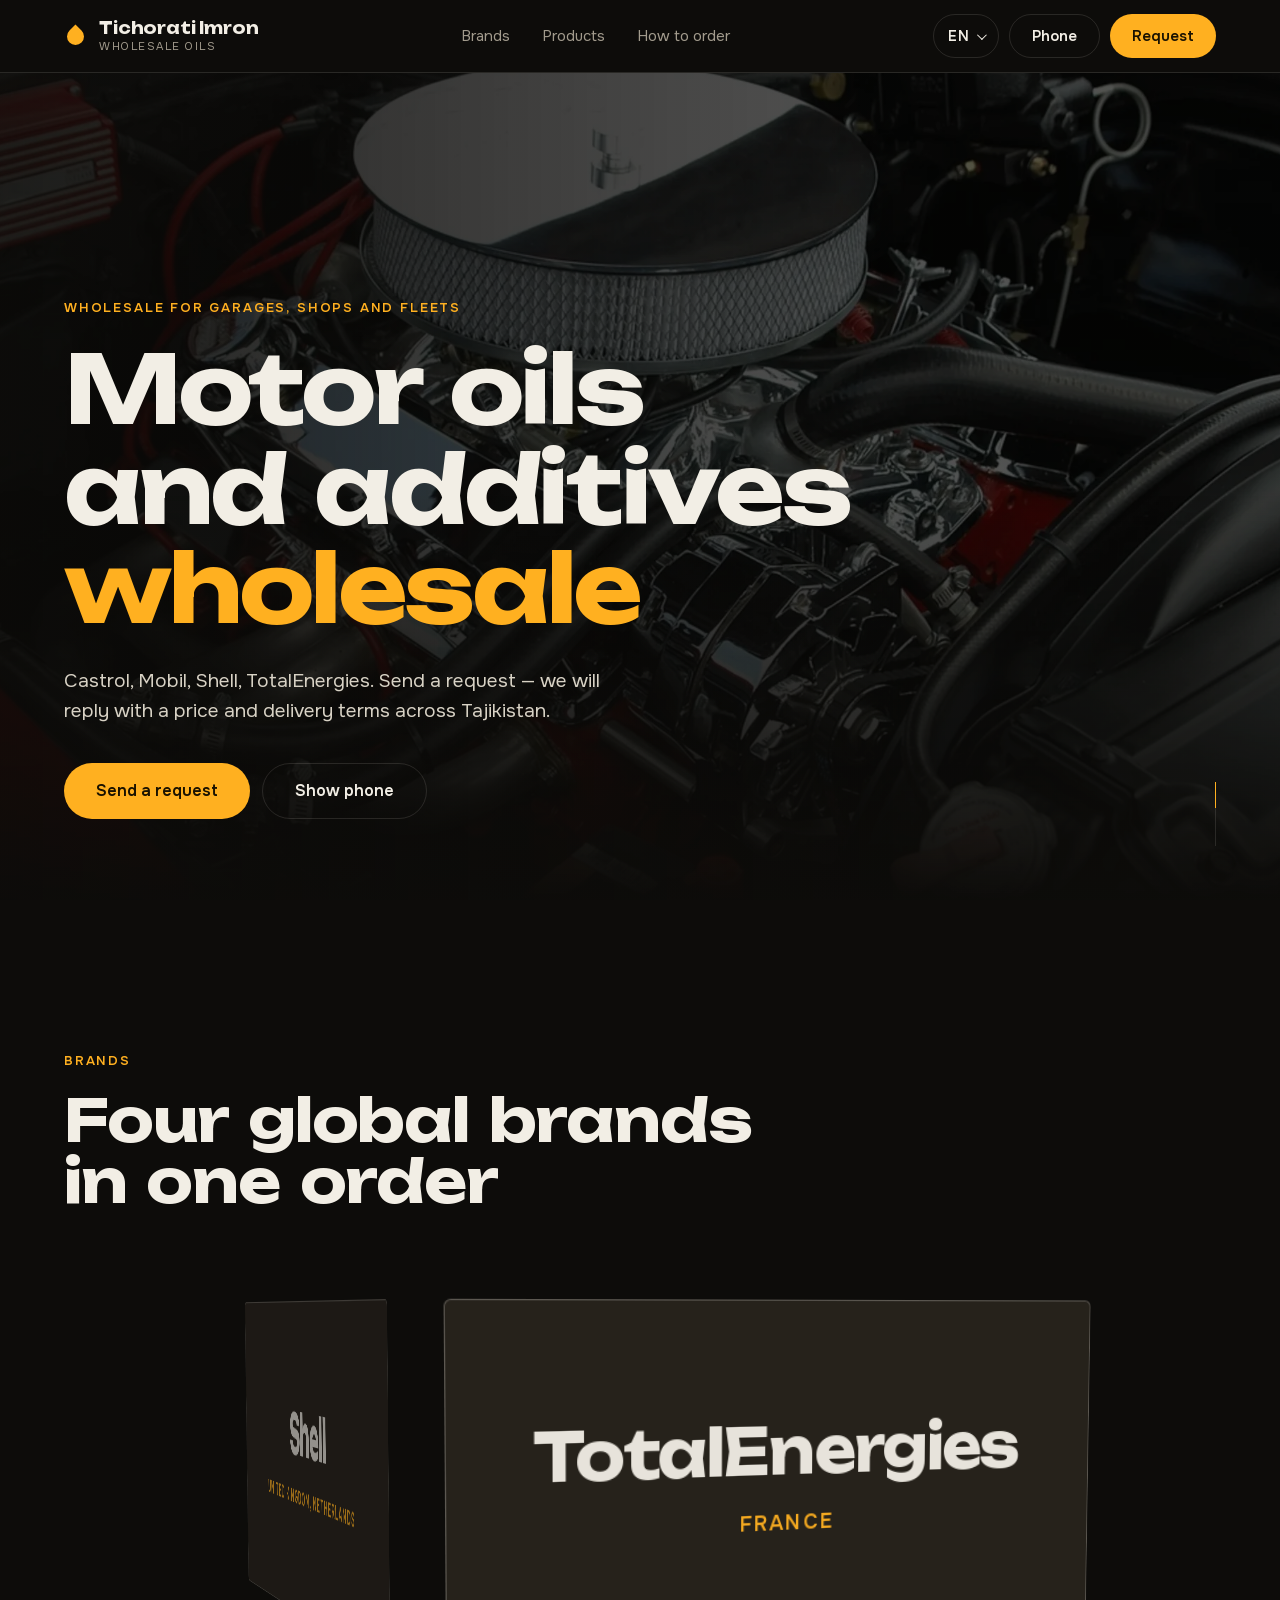
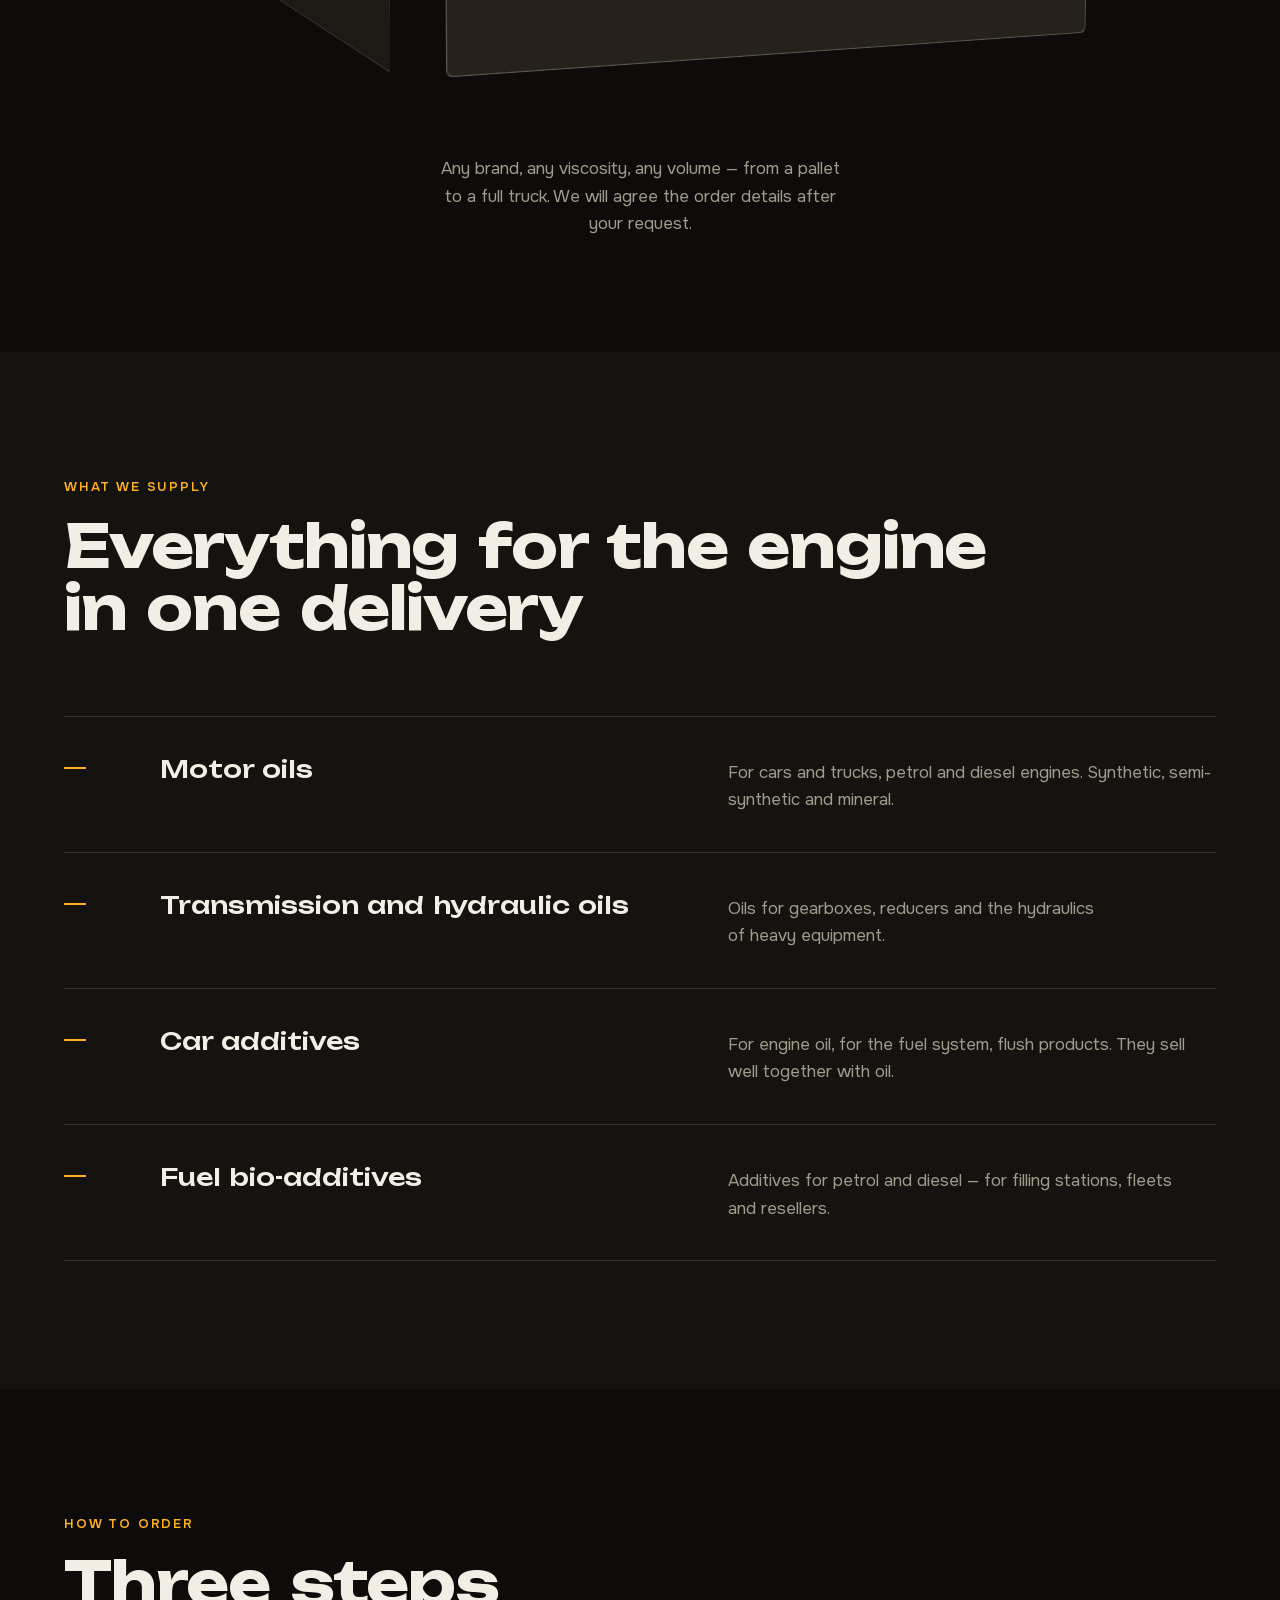
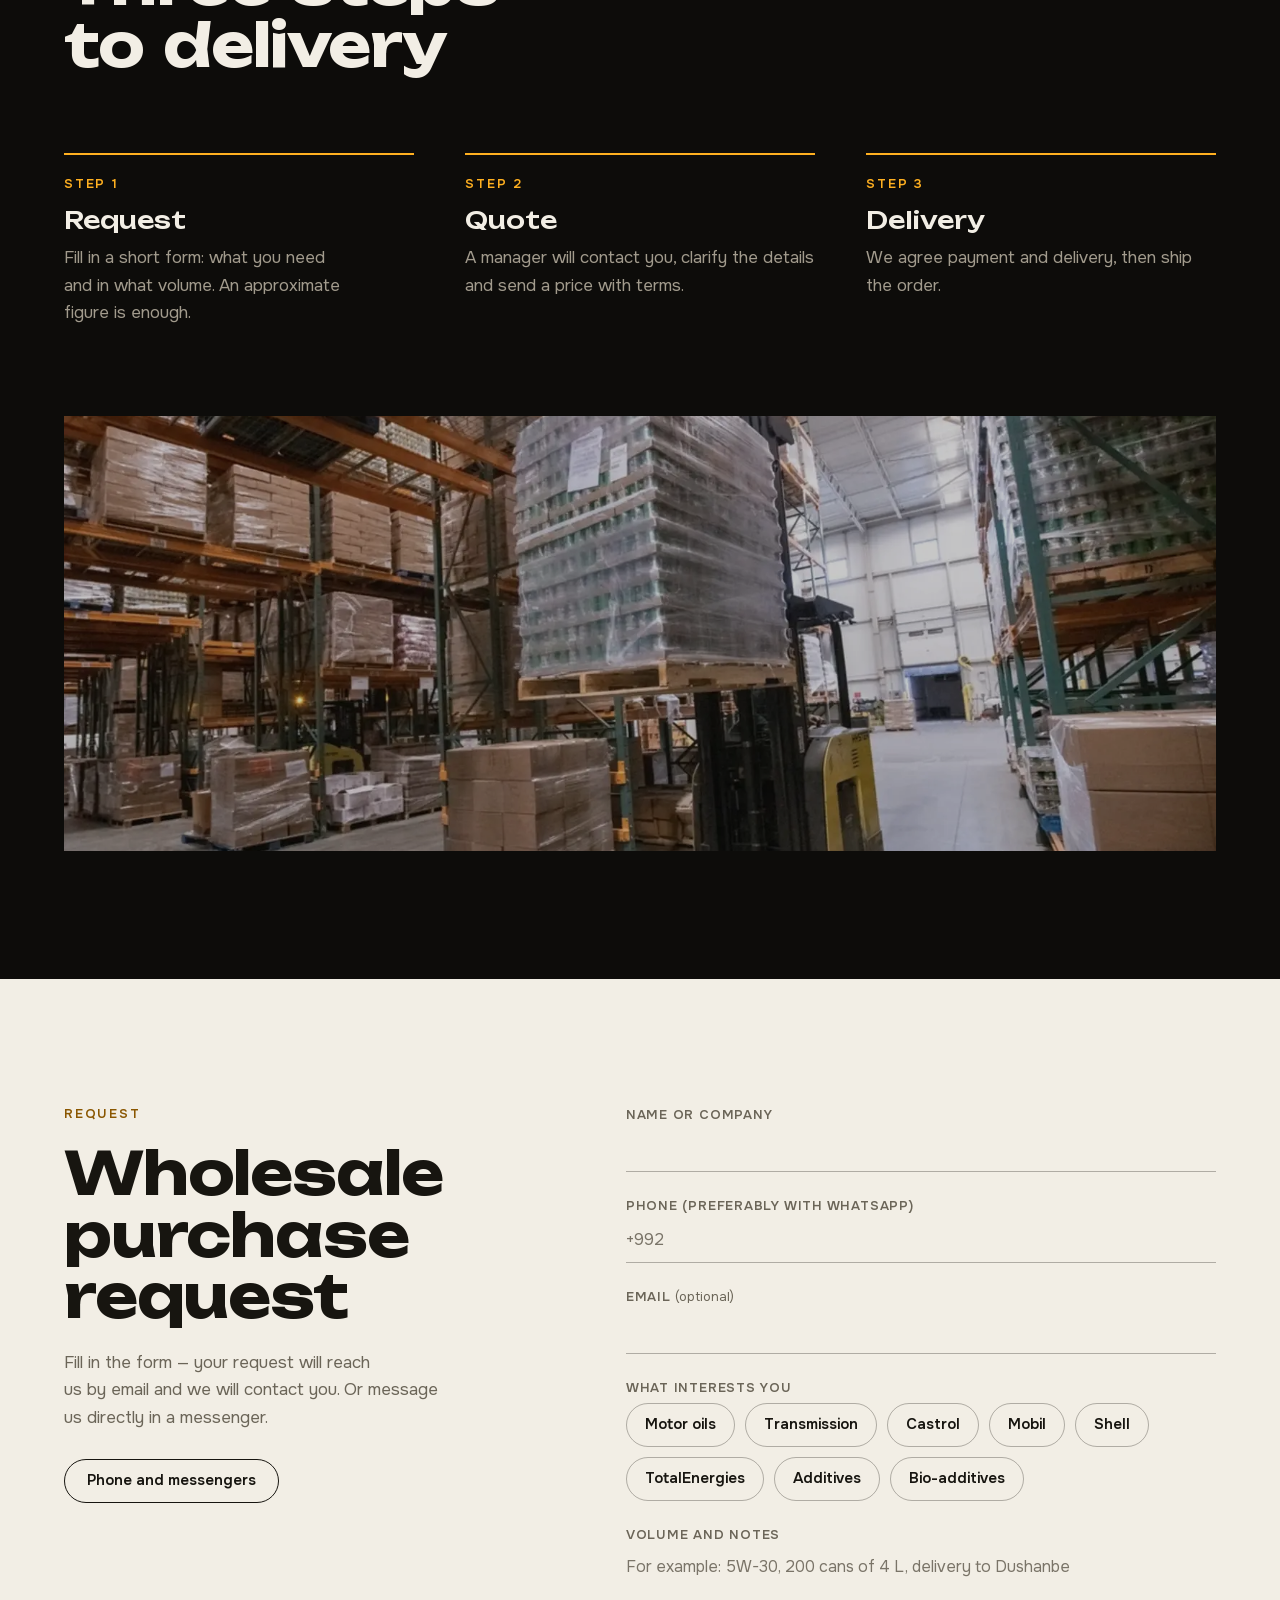
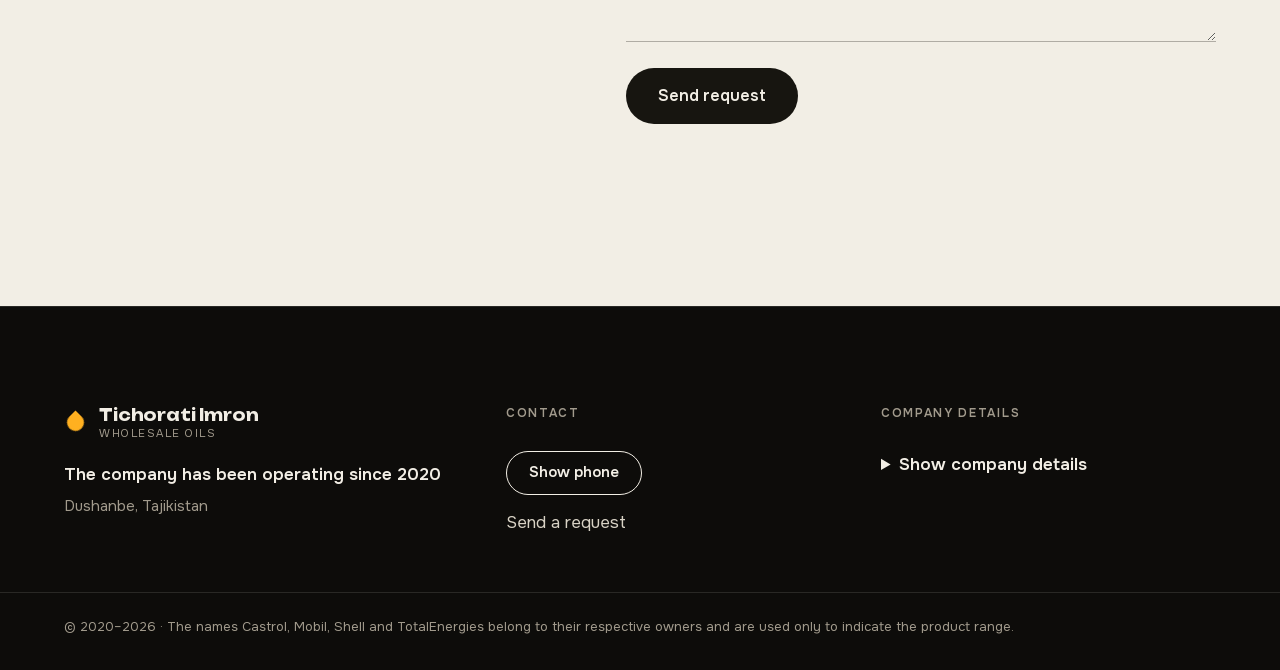
==== en/index.html @ 1d8b6abf "Демо-версия сайта ООО «Тичорати Имрон» (RU/TJ/EN/PL) Co-Authored-By: Claude Sonnet 5.5 <noreply@anth" ====
<!doctype html>
<html lang="en">
<head>
<meta charset="utf-8">
<meta name="viewport" content="width=device-width, initial-scale=1">
<title>Tichorati Imron — wholesale motor oils and additives, Dushanbe</title>
<meta name="description" content="Wholesale supply of Castrol, Mobil, Shell and TotalEnergies motor oils, car additives and fuel bio-additives in Tajikistan. Send a wholesale purchase request online.">
<meta name="theme-color" content="#0d0c0a">
<meta name="robots" content="noindex,nofollow">
<link rel="icon" href="data:image/svg+xml,%3Csvg xmlns='http://www.w3.org/2000/svg' viewBox='0 0 32 32'%3E%3Crect width='32' height='32' rx='8' fill='%230d0c0a'/%3E%3Cpath d='M16 5c4 6 7 9.5 7 13.5a7 7 0 0 1-14 0C9 14.500 12 11 16 5z' fill='%23ffb020'/%3E%3C/svg%3E">
<link rel="preload" href="../fonts/unb-700-lat.woff2" as="font" type="font/woff2" crossorigin>
<link rel="preload" href="../img/hero.webp" as="image" media="(min-width: 700px)">
<script>document.documentElement.className='js'</script>
<link rel="stylesheet" href="../style.css">
</head>
<body>

<div class="curtain" aria-hidden="true"><span></span></div>

<header class="nav" id="top">
  <a class="logo" href="#top" aria-label="Home">
    <i class="logo-drop" aria-hidden="true"></i>
    <span class="logo-t">Tichorati Imron<small>Wholesale oils</small></span>
  </a>
  <nav class="nav-links" aria-label="Sections">
    <a href="#brands">Brands</a>
    <a href="#products">Products</a>
    <a href="#how">How to&nbsp;order</a>
  </nav>
  <div class="nav-actions">
    <details class="lang"><summary aria-label="Language"><span>EN</span></summary><ul><li><a href="../index.html" hreflang="ru" lang="ru" data-lang="ru">Русский</a></li><li><a href="../tj/index.html" hreflang="tg" lang="tg" data-lang="tj">Тоҷикӣ</a></li><li><a href="../en/index.html" hreflang="en" lang="en" data-lang="en" aria-current="true">English</a></li><li><a href="../pl/index.html" hreflang="pl" lang="pl" data-lang="pl">Polski</a></li></ul></details>
    <button type="button" class="btn-ghost" data-phone>Phone</button>
    <a class="btn" href="#zayavka">Request</a>
  </div>
</header>

<main>

<!-- 1. Первый экран -->
<section class="hero">
  <picture class="hero-bg" aria-hidden="true">
    <source media="(max-width: 699px)" srcset="../img/hero-m.webp">
    <img src="../img/hero.webp" alt="" width="1920" height="1277" fetchpriority="high">
  </picture>
  <div class="hero-in">
    <p class="eyebrow">Wholesale for garages, shops and fleets</p>
    <h1>Motor oils<br class="d"> and additives <em>wholesale</em></h1>
    <p class="lead">Castrol, Mobil, Shell, TotalEnergies. Send a&nbsp;request&nbsp;— we&nbsp;will reply with a&nbsp;price and delivery terms across Tajikistan.</p>
    <div class="hero-cta">
      <a class="btn btn-lg" href="#zayavka">Send a&nbsp;request</a>
      <button type="button" class="btn-ghost btn-lg" data-phone>Show phone</button>
    </div>
  </div>
  <a class="scroll-cue" href="#brands" aria-label="Scroll down"><span></span></a>
</section>

<!-- 2. Бренды — вращающееся кольцо -->
<section class="brands" id="brands">
  <div class="wrap">
    <p class="kicker rv">Brands</p>
    <h2 class="rv">Four global brands<br class="d"> in&nbsp;one order</h2>
  </div>
  <div class="stage" id="stage" aria-label="Brands: Castrol, Mobil, Shell, TotalEnergies">
    <div class="ring" id="ring">
      <div class="face"><b>Castrol</b><span>United Kingdom</span></div>
      <div class="face"><b>Mobil</b><span>USA</span></div>
      <div class="face"><b>Shell</b><span>United Kingdom, Netherlands</span></div>
      <div class="face"><b>TotalEnergies</b><span>France</span></div>
    </div>
  </div>
  <p class="wrap brands-note rv">Any brand, any viscosity, any volume — from a&nbsp;pallet to&nbsp;a&nbsp;full truck. We&nbsp;will agree the order details after your request.</p>
</section>

<!-- 3. Продукция -->
<section class="products" id="products">
  <div class="wrap">
    <p class="kicker rv">What we&nbsp;supply</p>
    <h2 class="rv">Everything for the engine<br class="d"> in&nbsp;one delivery</h2>
    <ul class="plist">
      <li class="rv">
        <span class="n" aria-hidden="true"></span>
        <h3>Motor oils</h3>
        <p>For cars and trucks, petrol and diesel engines. Synthetic, semi-synthetic and mineral.</p>
      </li>
      <li class="rv">
        <span class="n" aria-hidden="true"></span>
        <h3>Transmission and hydraulic oils</h3>
        <p>Oils for gearboxes, reducers and the hydraulics of&nbsp;heavy equipment.</p>
      </li>
      <li class="rv">
        <span class="n" aria-hidden="true"></span>
        <h3>Car additives</h3>
        <p>For engine oil, for the fuel system, flush products. They sell well together with oil.</p>
      </li>
      <li class="rv">
        <span class="n" aria-hidden="true"></span>
        <h3>Fuel bio-additives</h3>
        <p>Additives for petrol and diesel&nbsp;— for filling stations, fleets and resellers.</p>
      </li>
    </ul>
  </div>
</section>

<!-- 4. Как заказать -->
<section class="how" id="how">
  <div class="wrap">
    <p class="kicker rv">How to&nbsp;order</p>
    <h2 class="rv">Three steps<br class="d"> to&nbsp;delivery</h2>
    <div class="steps">
      <div class="step rv"><span class="n">Step 1</span><h3>Request</h3><p>Fill in&nbsp;a&nbsp;short form: what you need and&nbsp;in&nbsp;what volume. An&nbsp;approximate figure is&nbsp;enough.</p></div>
      <div class="step rv"><span class="n">Step 2</span><h3>Quote</h3><p>A&nbsp;manager will contact you, clarify the details and&nbsp;send a&nbsp;price with terms.</p></div>
      <div class="step rv"><span class="n">Step 3</span><h3>Delivery</h3><p>We&nbsp;agree payment and&nbsp;delivery, then ship the order.</p></div>
    </div>
    <figure class="band rv"><img src="../img/sklad.webp" width="1600" height="1067" loading="lazy" alt="Warehouse with pallets and a&nbsp;forklift"></figure>
  </div>
</section>

<!-- 5. Заявка -->
<section class="apply" id="zayavka">
  <div class="wrap apply-grid">
    <div class="apply-head">
      <p class="kicker rv">Request</p>
      <h2 class="rv">Wholesale purchase request</h2>
      <p class="rv">Fill in&nbsp;the form — your request will reach us&nbsp;by&nbsp;email and we&nbsp;will contact you. Or&nbsp;message us&nbsp;directly in&nbsp;a&nbsp;messenger.</p>
      <div class="msg-row rv">
        <button type="button" class="btn-line" data-phone>Phone and messengers</button>
      </div>
    </div>

    <form class="form rv" id="form" action="../send.php" method="post" novalidate>
      <div class="field">
        <label for="f-name">Name or&nbsp;company</label>
        <input id="f-name" name="name" type="text" autocomplete="name" required>
      </div>
      <div class="field">
        <label for="f-phone">Phone (preferably with WhatsApp)</label>
        <input id="f-phone" name="phone" type="tel" inputmode="tel" autocomplete="tel" placeholder="+992" required>
      </div>
      <div class="field">
        <label for="f-mail">Email <i>(optional)</i></label>
        <input id="f-mail" name="email" type="email" autocomplete="email">
      </div>

      <fieldset class="field chips">
        <legend>What interests you</legend>
        <!-- значения (value) всегда по-русски: менеджер читает письмо на русском -->
        <label><input type="checkbox" name="interest[]" value="Моторные масла"><span>Motor oils</span></label>
        <label><input type="checkbox" name="interest[]" value="Трансмиссионные и гидравлические"><span>Transmission</span></label>
        <label><input type="checkbox" name="interest[]" value="Castrol"><span>Castrol</span></label>
        <label><input type="checkbox" name="interest[]" value="Mobil"><span>Mobil</span></label>
        <label><input type="checkbox" name="interest[]" value="Shell"><span>Shell</span></label>
        <label><input type="checkbox" name="interest[]" value="TotalEnergies"><span>TotalEnergies</span></label>
        <label><input type="checkbox" name="interest[]" value="Присадки"><span>Additives</span></label>
        <label><input type="checkbox" name="interest[]" value="Биодобавки в топливо"><span>Bio-additives</span></label>
      </fieldset>

      <div class="field">
        <label for="f-msg">Volume and notes</label>
        <textarea id="f-msg" name="message" rows="3" placeholder="For example: 5W-30, 200 cans of&nbsp;4 L, delivery to&nbsp;Dushanbe"></textarea>
      </div>

      <!-- ловушка для роботов: человек это поле не видит -->
      <div class="hp" aria-hidden="true"><label>Leave empty <input type="text" name="website" tabindex="-1" autocomplete="off"></label></div>
      <input type="hidden" name="t" id="f-t" value="">
      <input type="hidden" name="lang" value="en">

      <button class="btn btn-lg btn-submit" type="submit">Send request</button>
      <p class="form-status" id="status" role="status" aria-live="polite"></p>
    </form>
  </div>
</section>

</main>

<footer class="foot">
  <div class="wrap foot-grid">
    <div>
      <a class="logo" href="#top"><i class="logo-drop" aria-hidden="true"></i><span class="logo-t">Tichorati Imron<small>Wholesale oils</small></span></a>
      <p class="since">The company has been operating since 2020</p>
      <p class="city">Dushanbe, Tajikistan</p>
    </div>
    <div class="foot-col">
      <p class="foot-h">Contact</p>
      <button type="button" class="btn-line" data-phone>Show phone</button>
      <a href="#zayavka">Send a&nbsp;request</a>
    </div>
    <div class="foot-col">
      <p class="foot-h">Company details</p>
      <details class="req">
        <summary>Show company details</summary>
        <dl id="req">
          <dt>Company</dt><dd data-req="name">—</dd>
          <dt>TIN</dt><dd data-req="tin">—</dd>
          <dt>Russian INN</dt><dd data-req="inn">—</dd>
          <dt>Address</dt><dd data-req="addr">—</dd>
        </dl>
      </details>
    </div>
  </div>
  <p class="wrap legal">© 2020–<span id="yr">2026</span> · The names Castrol, Mobil, Shell and TotalEnergies belong to&nbsp;their respective owners and are used only to&nbsp;indicate the product range.</p>
</footer>

<!-- Окно с телефоном: номера в коде страницы нет в открытом виде -->
<dialog class="phone" id="phone" aria-labelledby="ph-h">
  <form method="dialog"><button class="x" aria-label="Close">×</button></form>
  <p class="foot-h" id="ph-h">Contact phone</p>
  <a class="ph-num" id="ph-num" href="#">…</a>
  <div class="ph-btns">
    <a class="btn" id="ph-call" href="#">Call</a>
    <a class="btn-line" id="ph-wa" href="#" target="_blank" rel="noopener">WhatsApp</a>
    <a class="btn-line" id="ph-tg" href="#" target="_blank" rel="noopener">Telegram</a>
  </div>
</dialog>

<script>window.I18N={"demo": "This is a demo version: on the live site the request goes to the company's email.", "name": "TICHORATI IMRON LLC", "invalid": "Please check your name and phone.", "sending": "Sending…", "ok": "Thank you! Your request has been sent, we will contact you.", "fail_pre": "Could not send by email.", "fail_link": "Send the same request via WhatsApp", "wa_title": "Wholesale purchase request", "wa_name": "Name", "wa_phone": "Phone", "wa_interest": "Interested in", "wa_comment": "Notes", "addr": "Republic of Tajikistan, 734000, Dushanbe, Somoni district, Shohtemur St., 73A, office 5"};</script>
<script src="../app.js" defer></script>
</body>
</html>
---- style.css ----
/* Шрифты — локально. Кириллица и латиница отдельными файлами */
@font-face{font-family:UNB;src:url(fonts/unb-500.woff2) format('woff2');font-weight:500;font-display:swap;unicode-range:U+0301,U+0400-045F,U+0490-0491,U+04B0-04B1,U+2116}
@font-face{font-family:UNB;src:url(fonts/unb-500-lat.woff2) format('woff2');font-weight:500;font-display:swap;unicode-range:U+0000-00FF,U+0131,U+0152-0153,U+02BB-02BC,U+02C6,U+02DA,U+02DC,U+2000-206F,U+20AC,U+2122,U+2212}
@font-face{font-family:UNB;src:url(fonts/unb-700.woff2) format('woff2');font-weight:700;font-display:swap;unicode-range:U+0301,U+0400-045F,U+0490-0491,U+04B0-04B1,U+2116}
@font-face{font-family:UNB;src:url(fonts/unb-700-lat.woff2) format('woff2');font-weight:700;font-display:swap;unicode-range:U+0000-00FF,U+0131,U+0152-0153,U+02BB-02BC,U+02C6,U+02DA,U+02DC,U+2000-206F,U+20AC,U+2122,U+2212}
@font-face{font-family:ONE;src:url(fonts/one-400.woff2) format('woff2');font-weight:400;font-display:swap;unicode-range:U+0301,U+0400-045F,U+0490-0491,U+04B0-04B1,U+2116}
@font-face{font-family:ONE;src:url(fonts/one-400-lat.woff2) format('woff2');font-weight:400;font-display:swap;unicode-range:U+0000-00FF,U+0131,U+0152-0153,U+02BB-02BC,U+02C6,U+02DA,U+02DC,U+2000-206F,U+20AC,U+2122,U+2212}
@font-face{font-family:ONE;src:url(fonts/one-600.woff2) format('woff2');font-weight:600;font-display:swap;unicode-range:U+0301,U+0400-045F,U+0490-0491,U+04B0-04B1,U+2116}
@font-face{font-family:ONE;src:url(fonts/one-600-lat.woff2) format('woff2');font-weight:600;font-display:swap;unicode-range:U+0000-00FF,U+0131,U+0152-0153,U+02BB-02BC,U+02C6,U+02DA,U+02DC,U+2000-206F,U+20AC,U+2122,U+2212}

/* Польские буквы (ł ą ę ś ć ń ż ź) — набор latin-ext */
@font-face{font-family:UNB;src:url(fonts/unb-500-latext.woff2) format('woff2');font-weight:500;font-display:swap;unicode-range:U+0100-02BA,U+02BD-02C5,U+02C7-02CC,U+02CE-02D7,U+02DD-02FF,U+0304,U+0308,U+0329,U+1D00-1DBF,U+1E00-1E9F,U+1EF2-1EFF,U+2020,U+20A0-20AB,U+20AD-20C0,U+2113,U+2C60-2C7F,U+A720-A7FF}
@font-face{font-family:UNB;src:url(fonts/unb-700-latext.woff2) format('woff2');font-weight:700;font-display:swap;unicode-range:U+0100-02BA,U+02BD-02C5,U+02C7-02CC,U+02CE-02D7,U+02DD-02FF,U+0304,U+0308,U+0329,U+1D00-1DBF,U+1E00-1E9F,U+1EF2-1EFF,U+2020,U+20A0-20AB,U+20AD-20C0,U+2113,U+2C60-2C7F,U+A720-A7FF}
@font-face{font-family:ONE;src:url(fonts/one-400-latext.woff2) format('woff2');font-weight:400;font-display:swap;unicode-range:U+0100-02BA,U+02BD-02C5,U+02C7-02CC,U+02CE-02D7,U+02DD-02FF,U+0304,U+0308,U+0329,U+1D00-1DBF,U+1E00-1E9F,U+1EF2-1EFF,U+2020,U+20A0-20AB,U+20AD-20C0,U+2113,U+2C60-2C7F,U+A720-A7FF}
@font-face{font-family:ONE;src:url(fonts/one-600-latext.woff2) format('woff2');font-weight:600;font-display:swap;unicode-range:U+0100-02BA,U+02BD-02C5,U+02C7-02CC,U+02CE-02D7,U+02DD-02FF,U+0304,U+0308,U+0329,U+1D00-1DBF,U+1E00-1E9F,U+1EF2-1EFF,U+2020,U+20A0-20AB,U+20AD-20C0,U+2113,U+2C60-2C7F,U+A720-A7FF}

/* Таджикский (ғ ӣ қ ӯ ҳ ҷ): Unbounded этих букв не имеет, поэтому на таджикской странице всё набирается Onest */
@font-face{font-family:ONEV;src:url(fonts/onest-v-cyrext.woff2) format('woff2');font-weight:400 700;font-display:swap;unicode-range:U+0460-052F,U+1C80-1C8A,U+20B4,U+2DE0-2DFF,U+A640-A69F,U+FE2E-FE2F}
@font-face{font-family:ONEV;src:url(fonts/onest-v-cyr.woff2) format('woff2');font-weight:400 700;font-display:swap;unicode-range:U+0301,U+0400-045F,U+0490-0491,U+04B0-04B1,U+2116}
@font-face{font-family:ONEV;src:url(fonts/onest-v-lat.woff2) format('woff2');font-weight:400 700;font-display:swap;unicode-range:U+0000-00FF,U+0131,U+0152-0153,U+02BB-02BC,U+02C6,U+02DA,U+02DC,U+0304,U+0308,U+0329,U+2000-206F,U+20AC,U+2122,U+2191,U+2193,U+2212,U+2215,U+FEFF,U+FFFD}

:root{
  --bg:#0d0c0a;
  --bg2:#15130f;
  --ink:#f2eee5;
  --mute:#a29b8d;
  --line:rgba(242,238,229,.12);
  --amber:#ffb020;
  --paper:#f2eee5;
  --paper-ink:#171510;
  --paper-mute:#6b6558;
  --display:UNB,'Arial Narrow',system-ui,sans-serif;
  --text:ONE,system-ui,-apple-system,'Segoe UI',sans-serif;
  --gut:clamp(20px,5vw,72px);
  --ease:cubic-bezier(.22,1,.36,1);
}
html:lang(tg){--display:ONEV,system-ui,sans-serif;--text:ONEV,system-ui,sans-serif}
html:lang(tg) h1,html:lang(tg) h2{letter-spacing:-.025em}
/* латинские заголовки Unbounded: пробел шрифта узкий, а отрицательный трекинг склеивает слова */
html:lang(en) :is(h1,h2,h3),html:lang(pl) :is(h1,h2,h3){word-spacing:.1em}
/* в меню языков буквы ҷ и ӣ есть только в Onest variable */
.lang a[data-lang="tj"]{font-family:ONEV,var(--text)}
html:lang(tg) .hero h1{font-size:clamp(36px,8.2vw,124px)}
*{box-sizing:border-box;margin:0;padding:0}
html{scroll-behavior:smooth;-webkit-text-size-adjust:100%}
body{background:var(--bg);color:var(--ink);font:400 17px/1.6 var(--text);overflow-x:hidden}
img{display:block;max-width:100%}
a{color:inherit}
button{font:inherit;color:inherit;cursor:pointer;background:none;border:0}
h1,h2,h3{font-family:var(--display);font-weight:700;line-height:1.05;text-wrap:balance}
h2{font-size:clamp(28px,4.6vw,64px);letter-spacing:-.02em}
h3{font-size:clamp(18px,1.9vw,24px);font-weight:500;line-height:1.2}
p{text-wrap:pretty}
:focus-visible{outline:2px solid var(--amber);outline-offset:3px}
.wrap{padding-inline:var(--gut);max-width:1440px;margin-inline:auto}
.kicker{font:600 13px/1 var(--text);letter-spacing:.14em;text-transform:uppercase;color:var(--amber);margin-bottom:22px}

/* Кнопки */
.btn,.btn-ghost,.btn-line{display:inline-flex;align-items:center;justify-content:center;gap:.6em;min-height:44px;padding:0 22px;border-radius:999px;font:600 15px/1 var(--text);text-decoration:none;transition:transform .35s var(--ease),background .25s,color .25s,border-color .25s}
.btn{background:var(--amber);color:#1a1200}
.btn:hover{transform:translateY(-2px);background:#ffc04d}
.btn-ghost{border:1px solid var(--line);color:var(--ink)}
.btn-ghost:hover{border-color:var(--amber);color:var(--amber)}
.btn-line{border:1px solid currentColor}
.btn-line:hover{color:var(--amber)}
.btn-lg{min-height:56px;padding:0 32px;font-size:16px}

/* Занавес при загрузке — работает без JS-логики, только CSS */
.curtain{display:none}
.js .curtain{display:block;position:fixed;inset:0;z-index:100;background:var(--bg);pointer-events:none;animation:curtain .8s var(--ease) .3s forwards}
.curtain span{position:absolute;left:50%;top:50%;width:72px;height:2px;margin:-1px 0 0 -36px;background:var(--amber);transform-origin:left;animation:bar .3s var(--ease) both}
@keyframes bar{from{transform:scaleX(0)}to{transform:scaleX(1)}}
@keyframes curtain{to{transform:translateY(-100%);visibility:hidden}}

/* Шапка */
.nav{position:fixed;inset:0 0 auto 0;z-index:50;display:flex;align-items:center;justify-content:space-between;gap:20px;padding:14px max(var(--gut),calc((100% - 1440px)/2 + var(--gut)));background:#0d0c0a;border-bottom:1px solid var(--line)}
.logo{display:inline-flex;align-items:center;gap:12px;text-decoration:none}
.logo-drop{width:17px;height:17px;margin:5px 3px;background:var(--amber);border-radius:0 50% 50% 50%;transform:rotate(45deg)}
.logo-t{display:flex;flex-direction:column;font:700 16px/1 var(--display);letter-spacing:-.01em}
.logo-t small{font:400 11px/1 var(--text);letter-spacing:.14em;text-transform:uppercase;color:var(--mute);margin-top:5px}
.nav-links{display:flex;gap:32px}
.nav-links a{text-decoration:none;font-size:15px;color:var(--mute);transition:color .2s}
.nav-links a:hover{color:var(--ink)}
.nav-actions{display:flex;gap:10px;align-items:center}

/* Переключатель языков */
.lang{position:relative}
.lang summary{list-style:none;display:inline-flex;align-items:center;gap:7px;min-height:44px;padding:0 14px;border:1px solid var(--line);border-radius:999px;font:600 14px/1 var(--text);letter-spacing:.06em;cursor:pointer;transition:border-color .25s,color .25s}
.lang summary::-webkit-details-marker{display:none}
.lang summary::after{content:"";width:6px;height:6px;border:solid currentColor;border-width:0 1.5px 1.5px 0;transform:rotate(45deg) translateY(-2px);transition:transform .25s}
.lang[open] summary::after{transform:rotate(-135deg)}
.lang summary:hover,.lang[open] summary{border-color:var(--amber);color:var(--amber)}
.lang ul{position:absolute;right:0;top:calc(100% + 8px);list-style:none;min-width:168px;padding:6px;background:#15130f;border:1px solid var(--line);border-radius:14px;box-shadow:0 14px 40px rgba(0,0,0,.5)}
.lang a{display:flex;align-items:center;min-height:44px;padding:0 14px;border-radius:9px;text-decoration:none;font-size:15px;color:var(--ink)}
.lang a:hover{background:rgba(255,176,32,.12)}
.lang a[aria-current]{color:var(--amber);font-weight:600}

/* Первый экран */
.hero{position:relative;min-height:100svh;display:flex;align-items:flex-end;overflow:hidden}
.hero-bg{position:absolute;inset:0}
.hero-bg img{width:100%;height:100%;object-fit:cover;filter:brightness(.42) saturate(.9);transform:scale(1.08);animation:settle 2.2s var(--ease) .4s forwards}
.hero::after{content:"";position:absolute;inset:auto 0 0 0;height:45%;background:linear-gradient(to top,var(--bg),transparent);pointer-events:none}
.hero::before{content:"";position:absolute;inset:0;z-index:1;background:linear-gradient(90deg,rgba(13,12,10,.78),rgba(13,12,10,.25) 70%);pointer-events:none}
@keyframes settle{to{transform:scale(1)}}
.hero-in{position:relative;z-index:2;padding:140px var(--gut) clamp(56px,9vh,110px);max-width:1440px;margin-inline:auto;width:100%}
.eyebrow{font:600 13px/1.4 var(--text);letter-spacing:.14em;text-transform:uppercase;color:var(--amber);margin-bottom:22px}
.hero h1{font-size:clamp(34px,7.4vw,112px);letter-spacing:-.035em;margin-bottom:28px}
.hero h1 em{font-style:normal;color:var(--amber);white-space:nowrap}
.lead{max-width:560px;font-size:clamp(16px,1.5vw,20px);color:#d8d2c5;margin-bottom:36px}
.hero-cta{display:flex;flex-wrap:wrap;gap:12px}
.scroll-cue{position:absolute;z-index:2;right:var(--gut);bottom:clamp(30px,6vh,60px);width:1px;height:64px;background:var(--line);overflow:hidden}
.scroll-cue span{display:block;width:100%;height:40%;background:var(--amber);animation:cue 2s ease-in-out infinite}
@keyframes cue{0%{transform:translateY(-100%)}100%{transform:translateY(260%)}}

/* Бренды — кольцо */
.brands{padding:clamp(80px,12vw,160px) 0 clamp(60px,9vw,120px);background:var(--bg)}
.stage{--w:clamp(250px,50vw,600px);--h:calc(var(--w)*.5);height:var(--h);margin:clamp(40px,7vw,90px) auto 0;perspective:2000px;perspective-origin:50% 50%;display:flex;justify-content:center;align-items:center}
.ring{position:relative;flex:none;width:var(--w);height:var(--h);transform-style:preserve-3d;will-change:transform}
.face{position:absolute;inset:0;display:flex;flex-direction:column;align-items:center;justify-content:center;gap:calc(var(--w)/40 + 6px);text-align:center;backface-visibility:hidden;-webkit-backface-visibility:hidden;border:1px solid rgba(242,238,229,.28);border-radius:6px;background:#26221b}
.face:nth-child(1){transform:rotateY(0deg) translateZ(calc(var(--w)*.56))}
.face:nth-child(2){transform:rotateY(90deg) translateZ(calc(var(--w)*.56))}
.face:nth-child(3){transform:rotateY(180deg) translateZ(calc(var(--w)*.56))}
.face:nth-child(4){transform:rotateY(270deg) translateZ(calc(var(--w)*.56))}
.face b{font:700 calc(var(--w)/11) var(--display);letter-spacing:-.03em;line-height:1;white-space:nowrap}
.face span{font:600 calc(var(--w)/60 + 9px) var(--text);letter-spacing:.12em;text-transform:uppercase;color:var(--amber);padding-inline:10px}
.brands-note{margin-top:clamp(90px,12vw,170px);color:var(--mute);max-width:560px;margin-inline:auto;text-align:center;padding-inline:var(--gut)}

/* Продукция */
.products{padding:clamp(70px,10vw,140px) 0;background:var(--bg2)}
.plist{list-style:none;margin-top:clamp(40px,6vw,80px);border-top:1px solid var(--line)}
.plist li{display:grid;grid-template-columns:64px minmax(0,1.1fr) minmax(0,1fr);gap:8px 32px;align-items:baseline;padding:clamp(22px,3vw,40px) 0;border-bottom:1px solid var(--line);transition:padding .4s var(--ease)}
.plist li:hover{padding-left:14px}
.plist .n{width:22px;height:2px;background:var(--amber);align-self:start;margin-top:.7em}
.plist p{color:var(--mute)}

/* Как заказать */
.how{padding:clamp(70px,10vw,140px) 0;background:var(--bg)}
.steps{display:grid;grid-template-columns:repeat(3,1fr);gap:clamp(28px,4vw,64px);margin-top:clamp(40px,6vw,80px)}
.step{border-top:2px solid var(--amber);padding-top:22px}
.step .n{display:block;font:600 13px/1 var(--text);letter-spacing:.14em;text-transform:uppercase;color:var(--amber);margin-bottom:16px}
.step h3{margin-bottom:10px}
.step p{color:var(--mute)}
.band{margin-top:clamp(48px,7vw,96px)}
.band img{width:100%;height:clamp(220px,34vw,480px);object-fit:cover;object-position:50% 40%;filter:brightness(.78) saturate(.85)}

/* Заявка — светлый блок для контраста */
.apply{padding:clamp(70px,10vw,140px) 0;background:var(--paper);color:var(--paper-ink)}
.apply .kicker{color:#8a5600}
.apply-grid{display:grid;grid-template-columns:minmax(0,.8fr) minmax(0,1fr);gap:clamp(36px,7vw,110px);align-items:start}
.apply-head p:not(.kicker){color:var(--paper-mute);margin-top:22px;max-width:440px}
.apply-head .msg-row{margin-top:28px}
.apply .btn-line{color:var(--paper-ink)}
.apply .btn-line:hover{color:#b06f00}
.form{display:flex;flex-direction:column;gap:26px}
.field{display:flex;flex-direction:column;gap:8px;border:0;min-width:0}
.field label,.field legend{font:600 13px/1.3 var(--text);letter-spacing:.06em;text-transform:uppercase;color:var(--paper-mute)}
.field label i{font-style:normal;text-transform:none;letter-spacing:0;font-weight:400}
.field input[type=text],.field input[type=tel],.field input[type=email],.field textarea{width:100%;font:400 18px/1.4 var(--text);color:var(--paper-ink);background:transparent;border:0;border-bottom:1.5px solid rgba(23,21,16,.3);padding:4px 0 10px;border-radius:0;transition:border-color .25s;resize:vertical}
.field ::placeholder{font-size:16px;color:#7a7468;opacity:1}
.apply-head{position:sticky;top:110px}
.field input:focus,.field textarea:focus{outline:0;border-color:var(--paper-ink)}
.field input[aria-invalid=true]{border-color:#c0392b}
.chips{flex-direction:row;flex-wrap:wrap;gap:10px}
.chips legend{width:100%;margin-bottom:6px;padding:0}
.chips label{position:relative;cursor:pointer;text-transform:none;letter-spacing:0;font-size:15px;color:var(--paper-ink)}
.chips input{position:absolute;opacity:0;inset:0}
.chips span{display:inline-flex;align-items:center;min-height:44px;padding:0 18px;border:1.5px solid rgba(23,21,16,.3);border-radius:999px;transition:all .2s}
.chips input:checked+span{background:var(--paper-ink);color:var(--paper);border-color:var(--paper-ink)}
.chips input:focus-visible+span{outline:2px solid #b06f00;outline-offset:2px}
.btn-submit{align-self:flex-start;background:var(--paper-ink);color:var(--paper)}
.btn-submit:hover{background:#3a3428}
.btn-submit[disabled]{opacity:.55;pointer-events:none}
.form-status{min-height:1.6em;font-weight:600}
.form-status.ok{color:#1f7a3d}
.form-status.err{color:#b3261e}
.form-status a{color:inherit}
.hp{position:absolute;left:-9999px;width:1px;height:1px;overflow:hidden}

/* Подвал */
.foot{background:var(--bg);padding:clamp(56px,8vw,100px) 0 32px;border-top:1px solid var(--line)}
.foot-grid{display:grid;grid-template-columns:1.2fr 1fr 1fr;gap:40px}
.since{margin-top:22px;color:var(--ink);font-weight:600}
.city{margin-top:6px;color:var(--mute);font-size:15px}
.foot-h{font:600 12px/1 var(--text);letter-spacing:.14em;text-transform:uppercase;color:var(--mute);margin-bottom:18px}
.foot-col{display:flex;flex-direction:column;align-items:flex-start;gap:14px}
.foot-col a{color:#d8d2c5;text-decoration:none}
.foot-col a:hover{color:var(--amber)}
.req summary{cursor:pointer;color:var(--ink);font-weight:600}
.req dl{margin-top:14px;display:grid;grid-template-columns:auto 1fr;gap:8px 16px;font-size:15px}
.req dt{color:var(--mute)}
.legal{margin-top:56px;padding-top:24px;border-top:1px solid var(--line);color:var(--mute);font-size:13px}

/* Окно с телефоном */
.phone{margin:auto;border:1px solid var(--line);border-radius:16px;background:var(--bg2);color:var(--ink);padding:36px clamp(24px,5vw,48px);width:min(92vw,460px)}
.phone::backdrop{background:rgba(0,0,0,.7);backdrop-filter:blur(4px)}
.phone .x{position:absolute;top:10px;right:14px;width:44px;height:44px;font-size:30px;color:var(--mute)}
.ph-num{display:block;font:700 clamp(19px,5.6vw,26px) var(--display);text-decoration:none;color:var(--amber);margin-bottom:26px;letter-spacing:-.01em;white-space:nowrap}
.ph-btns{display:grid;grid-template-columns:1fr 1fr;gap:10px}
.ph-btns .btn{grid-column:1/-1}
.phone .btn-line{color:var(--ink)}

/* Появление при прокрутке */
.js .rv{opacity:0;transform:translateY(28px);transition:opacity .8s var(--ease),transform .8s var(--ease)}
.js .rv.in{opacity:1;transform:none}

/* Телефон и узкие экраны */
@media (max-width:860px){
  .nav-links{display:none}
  .apply-grid{grid-template-columns:1fr}
  .apply-head{position:static}
  .steps{grid-template-columns:1fr}
  .plist li{grid-template-columns:40px 1fr;}
  .plist li p{grid-column:2}
  .foot-grid{grid-template-columns:1fr;gap:34px}
  .scroll-cue{display:none}
}
@media (max-width:700px){
  br.d{display:none}
}
@media (max-width:440px){
  .nav-actions .btn{display:none}
}
@media (max-width:380px){
  .logo-t small{display:none}
}
@media (max-width:520px){
  body{font-size:16px}
  .nav{padding:10px 16px;gap:10px}
  .logo{gap:9px}
  .logo-t{font-size:13px}
  .logo-t small{font-size:10px}
  .nav .btn,.nav .btn-ghost{padding:0 14px;font-size:14px}
  .nav-actions{gap:8px}
  .btn-ghost.btn-lg,.btn.btn-lg{width:100%}
  .stage{--w:min(58vw,230px)}
  .face b{font-size:calc(var(--w)/9.5)}
}

/* Без анимации, если пользователь так просил */
@media (prefers-reduced-motion:reduce){
  html{scroll-behavior:auto}
  .js .curtain{display:none}
  .js .rv{opacity:1;transform:none;transition:none}
  .hero-bg img{animation:none;transform:none}
  .scroll-cue span{animation:none}
}
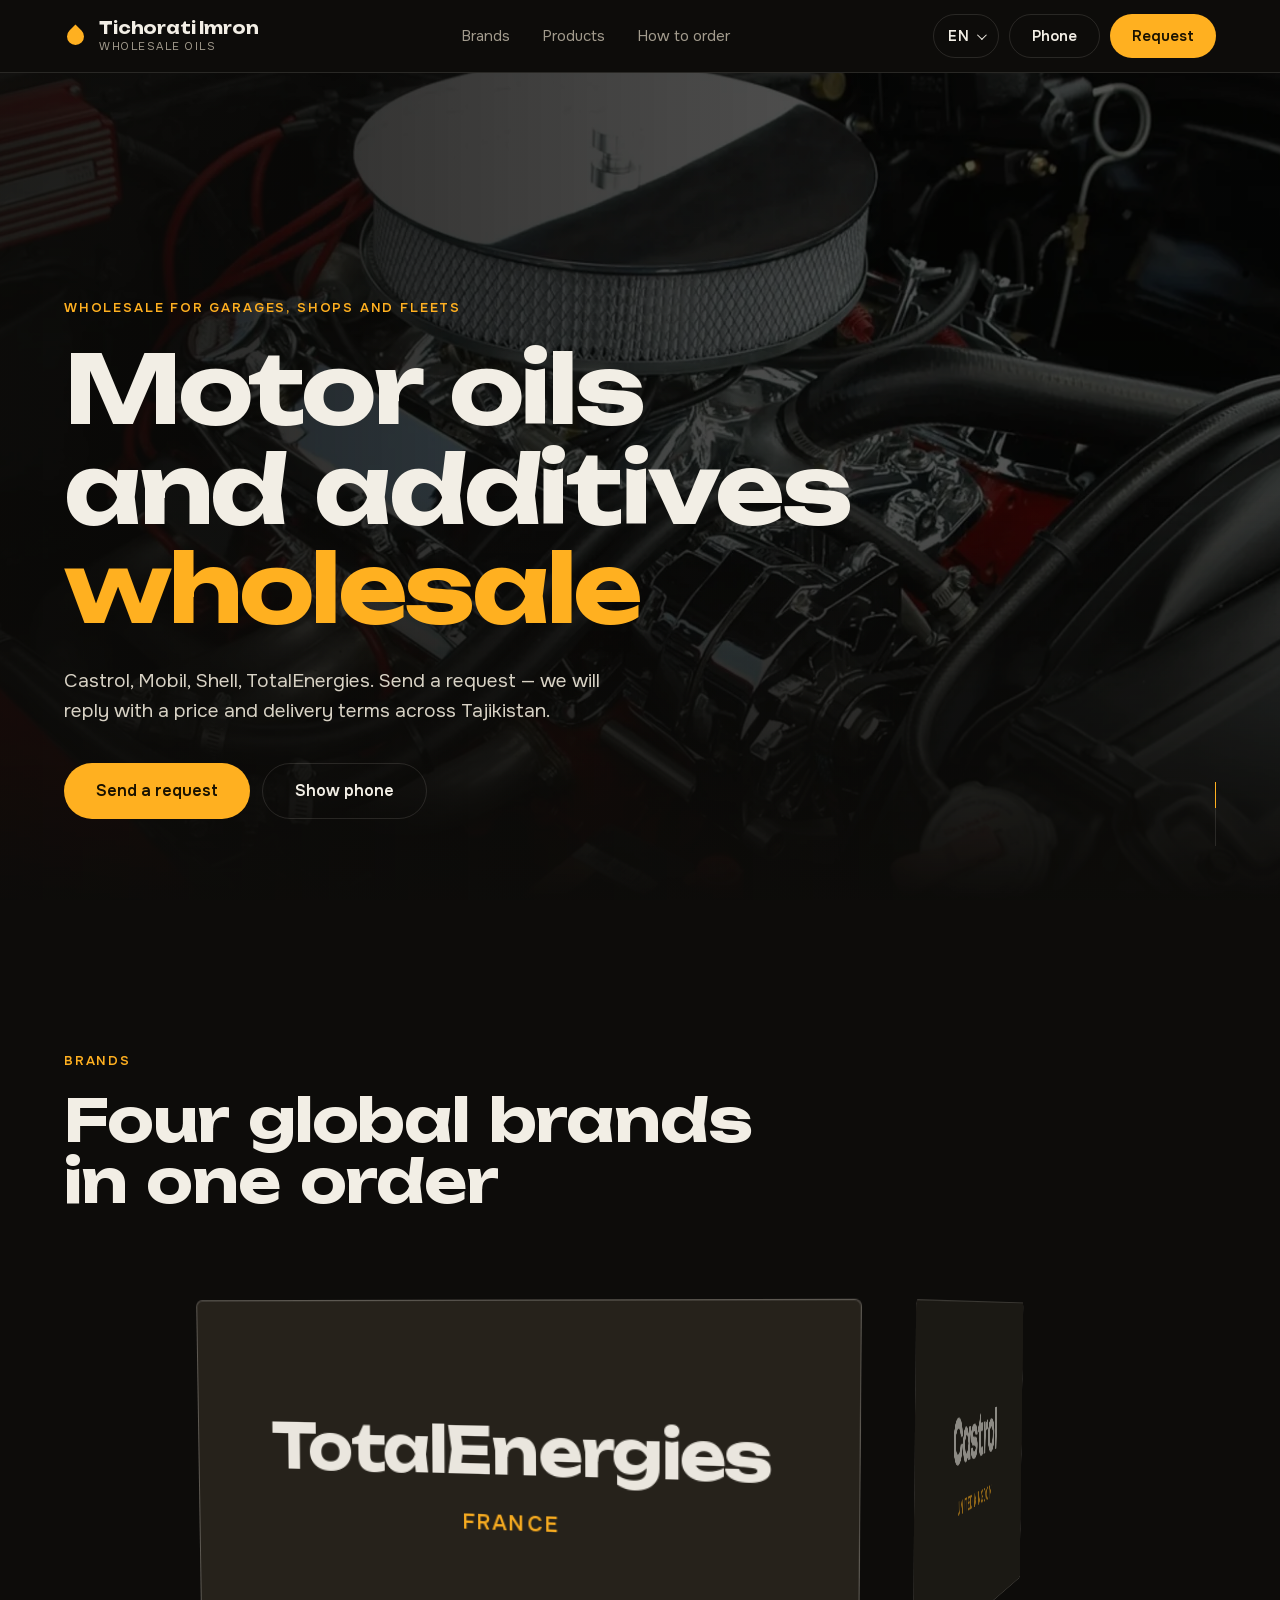
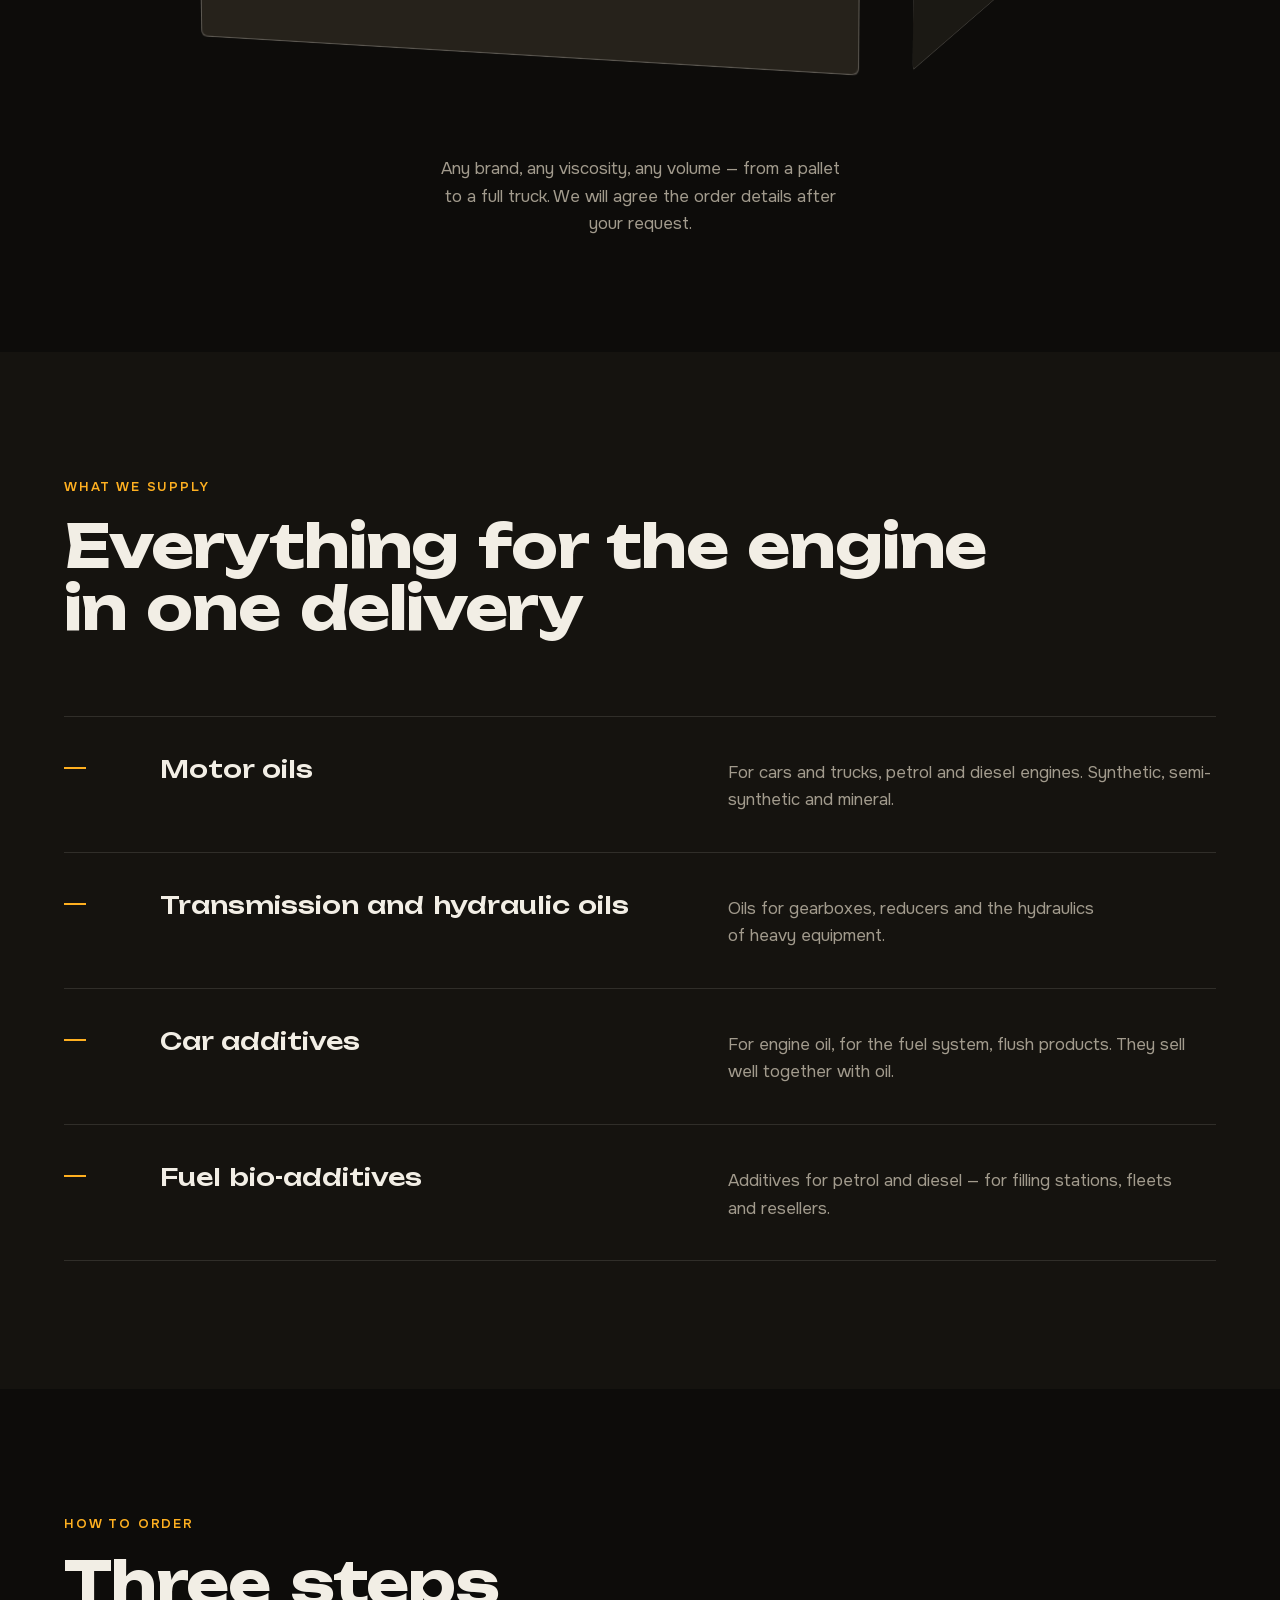
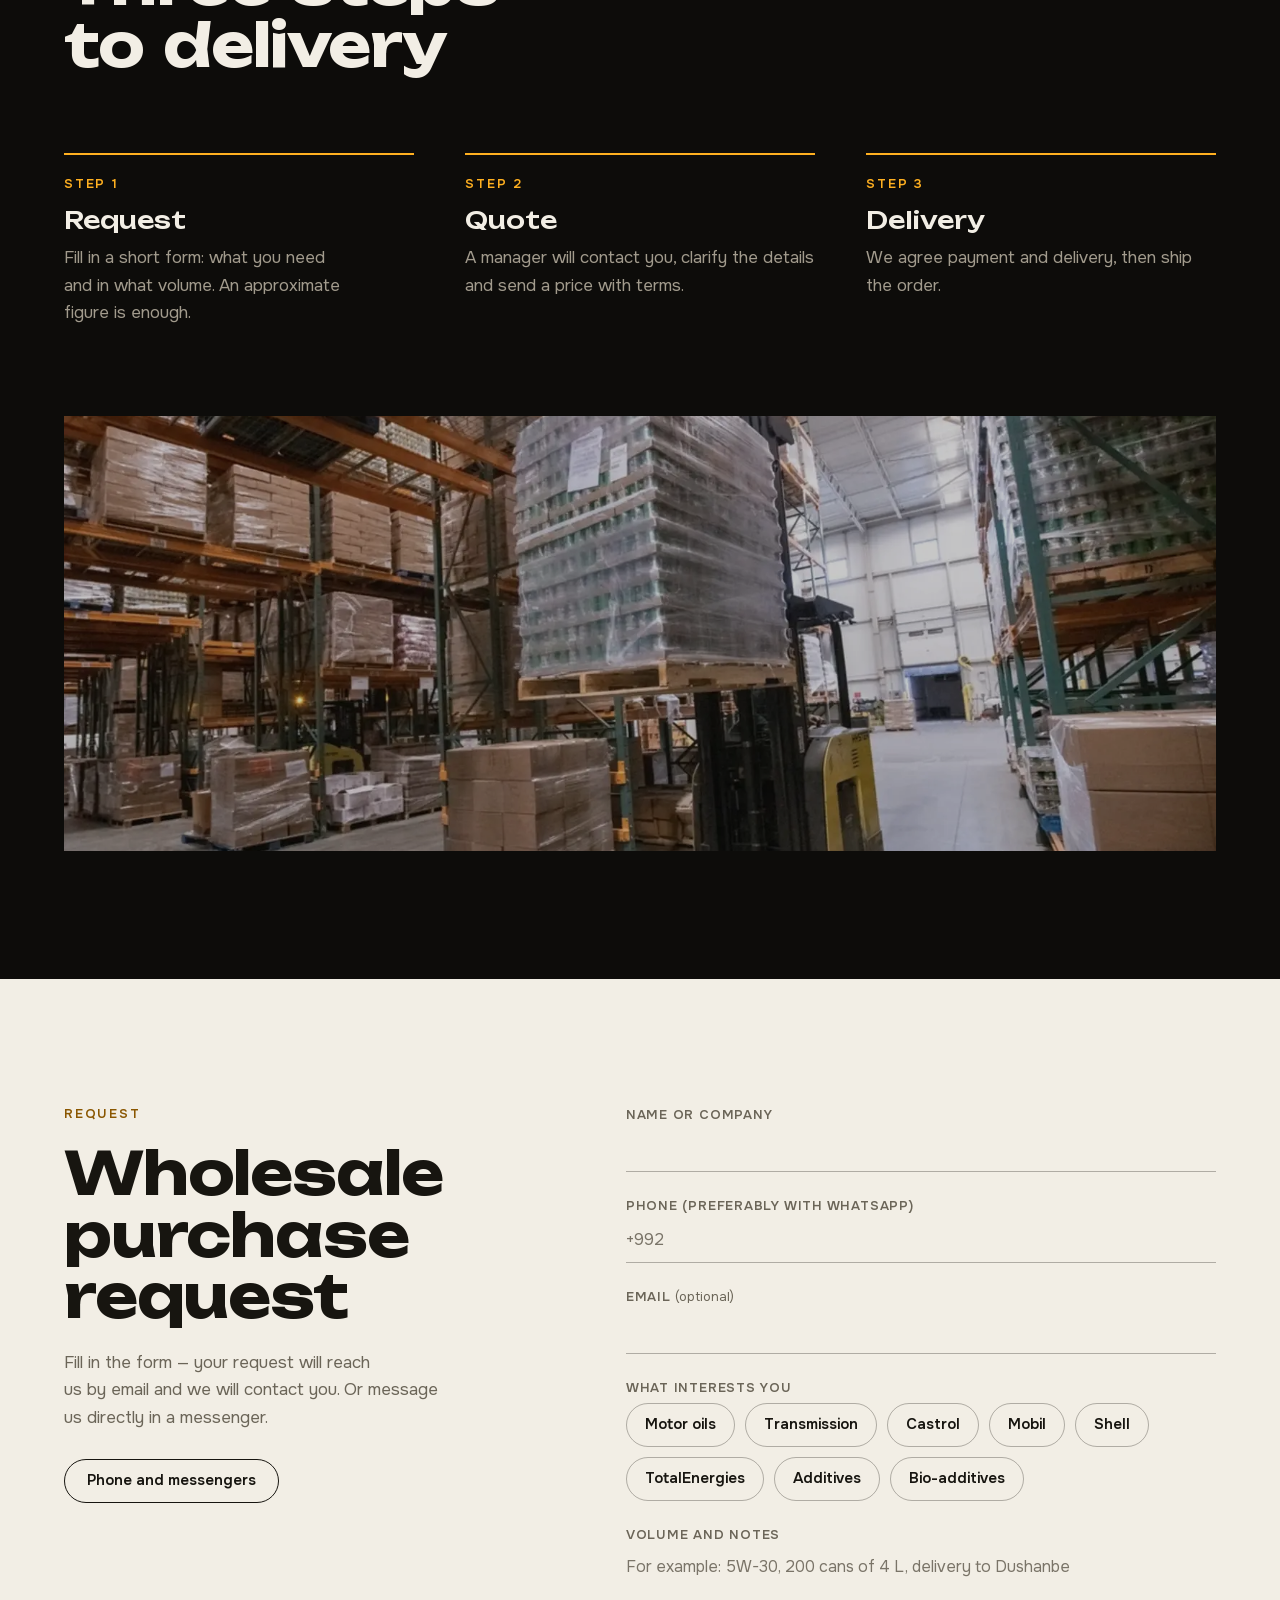
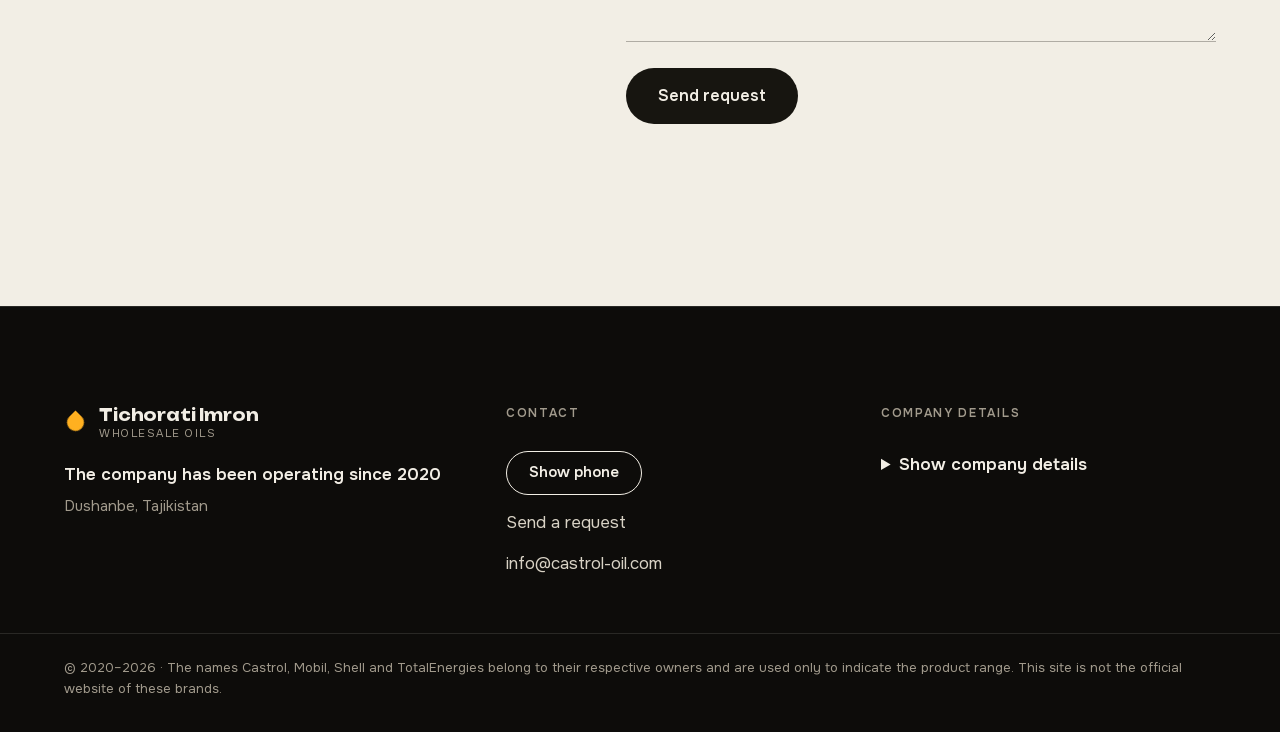
==== commit 387ac89c: "Обновление демо" ====
--- a/en/index.html
+++ b/en/index.html
@@ -7,6 +7,12 @@
 <meta name="description" content="Wholesale supply of Castrol, Mobil, Shell and TotalEnergies motor oils, car additives and fuel bio-additives in Tajikistan. Send a wholesale purchase request online.">
 <meta name="theme-color" content="#0d0c0a">
 <meta name="robots" content="noindex,nofollow">
+<link rel="canonical" href="https://castrol-oil.com/en/">
+<link rel="alternate" hreflang="ru" href="https://castrol-oil.com/">
+<link rel="alternate" hreflang="tg" href="https://castrol-oil.com/tj/">
+<link rel="alternate" hreflang="en" href="https://castrol-oil.com/en/">
+<link rel="alternate" hreflang="pl" href="https://castrol-oil.com/pl/">
+<link rel="alternate" hreflang="x-default" href="https://castrol-oil.com/">
 <link rel="icon" href="data:image/svg+xml,%3Csvg xmlns='http://www.w3.org/2000/svg' viewBox='0 0 32 32'%3E%3Crect width='32' height='32' rx='8' fill='%230d0c0a'/%3E%3Cpath d='M16 5c4 6 7 9.5 7 13.5a7 7 0 0 1-14 0C9 14.500 12 11 16 5z' fill='%23ffb020'/%3E%3C/svg%3E">
 <link rel="preload" href="../fonts/unb-700-lat.woff2" as="font" type="font/woff2" crossorigin>
 <link rel="preload" href="../img/hero.webp" as="image" media="(min-width: 700px)">
@@ -183,6 +189,7 @@
       <p class="foot-h">Contact</p>
       <button type="button" class="btn-line" data-phone>Show phone</button>
       <a href="#zayavka">Send a&nbsp;request</a>
+      <a id="mail-link" href="#" hidden></a>
     </div>
     <div class="foot-col">
       <p class="foot-h">Company details</p>
@@ -197,7 +204,7 @@
       </details>
     </div>
   </div>
-  <p class="wrap legal">© 2020–<span id="yr">2026</span> · The names Castrol, Mobil, Shell and TotalEnergies belong to&nbsp;their respective owners and are used only to&nbsp;indicate the product range.</p>
+  <p class="wrap legal">© 2020–<span id="yr">2026</span> · The names Castrol, Mobil, Shell and TotalEnergies belong to&nbsp;their respective owners and are used only to&nbsp;indicate the product range. This site is&nbsp;not the official website of&nbsp;these brands.</p>
 </footer>
 
 <!-- Окно с телефоном: номера в коде страницы нет в открытом виде -->
@@ -212,7 +219,7 @@
   </div>
 </dialog>
 
-<script>window.I18N={"demo": "This is a demo version: on the live site the request goes to the company's email.", "name": "TICHORATI IMRON LLC", "invalid": "Please check your name and phone.", "sending": "Sending…", "ok": "Thank you! Your request has been sent, we will contact you.", "fail_pre": "Could not send by email.", "fail_link": "Send the same request via WhatsApp", "wa_title": "Wholesale purchase request", "wa_name": "Name", "wa_phone": "Phone", "wa_interest": "Interested in", "wa_comment": "Notes", "addr": "Republic of Tajikistan, 734000, Dushanbe, Somoni district, Shohtemur St., 73A, office 5"};</script>
+<script>window.I18N={"demo": "This is a demo version: on the live site the request goes to the company's email.", "name": "TICHORATI IMRON LLC", "invalid": "Please check your name and phone.", "sending": "Sending…", "ok": "Thank you! Your request has been sent, we will contact you.", "fail_pre": "Could not send by email.", "fail_link": "Send the same request via WhatsApp", "wa_title": "Wholesale purchase request", "wa_name": "Name", "wa_phone": "Phone", "wa_interest": "Interested in", "wa_comment": "Notes", "addr": "Republic of Tajikistan, 734000, Dushanbe, Somoni district, Shohtemur St., 73A, office 5", "mail": "info@castrol-oil.com"};</script>
 <script src="../app.js" defer></script>
 </body>
 </html>
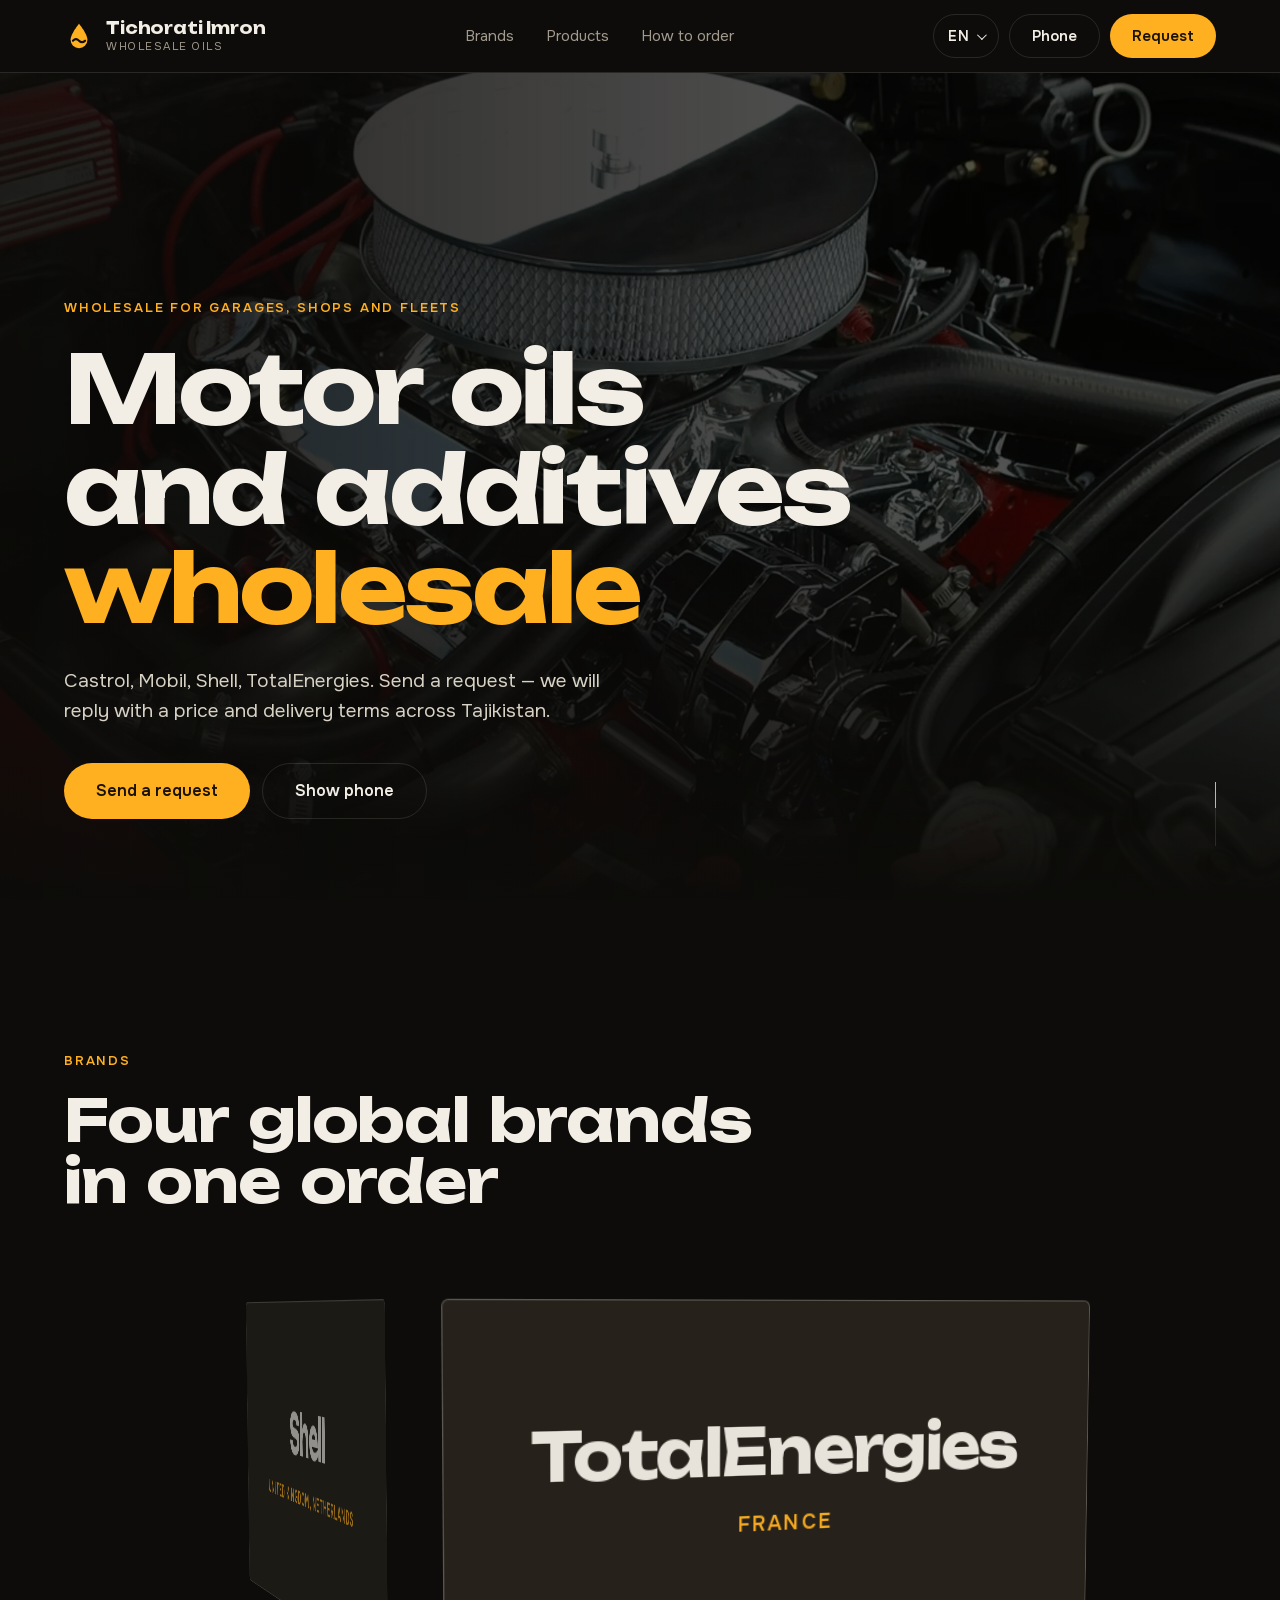
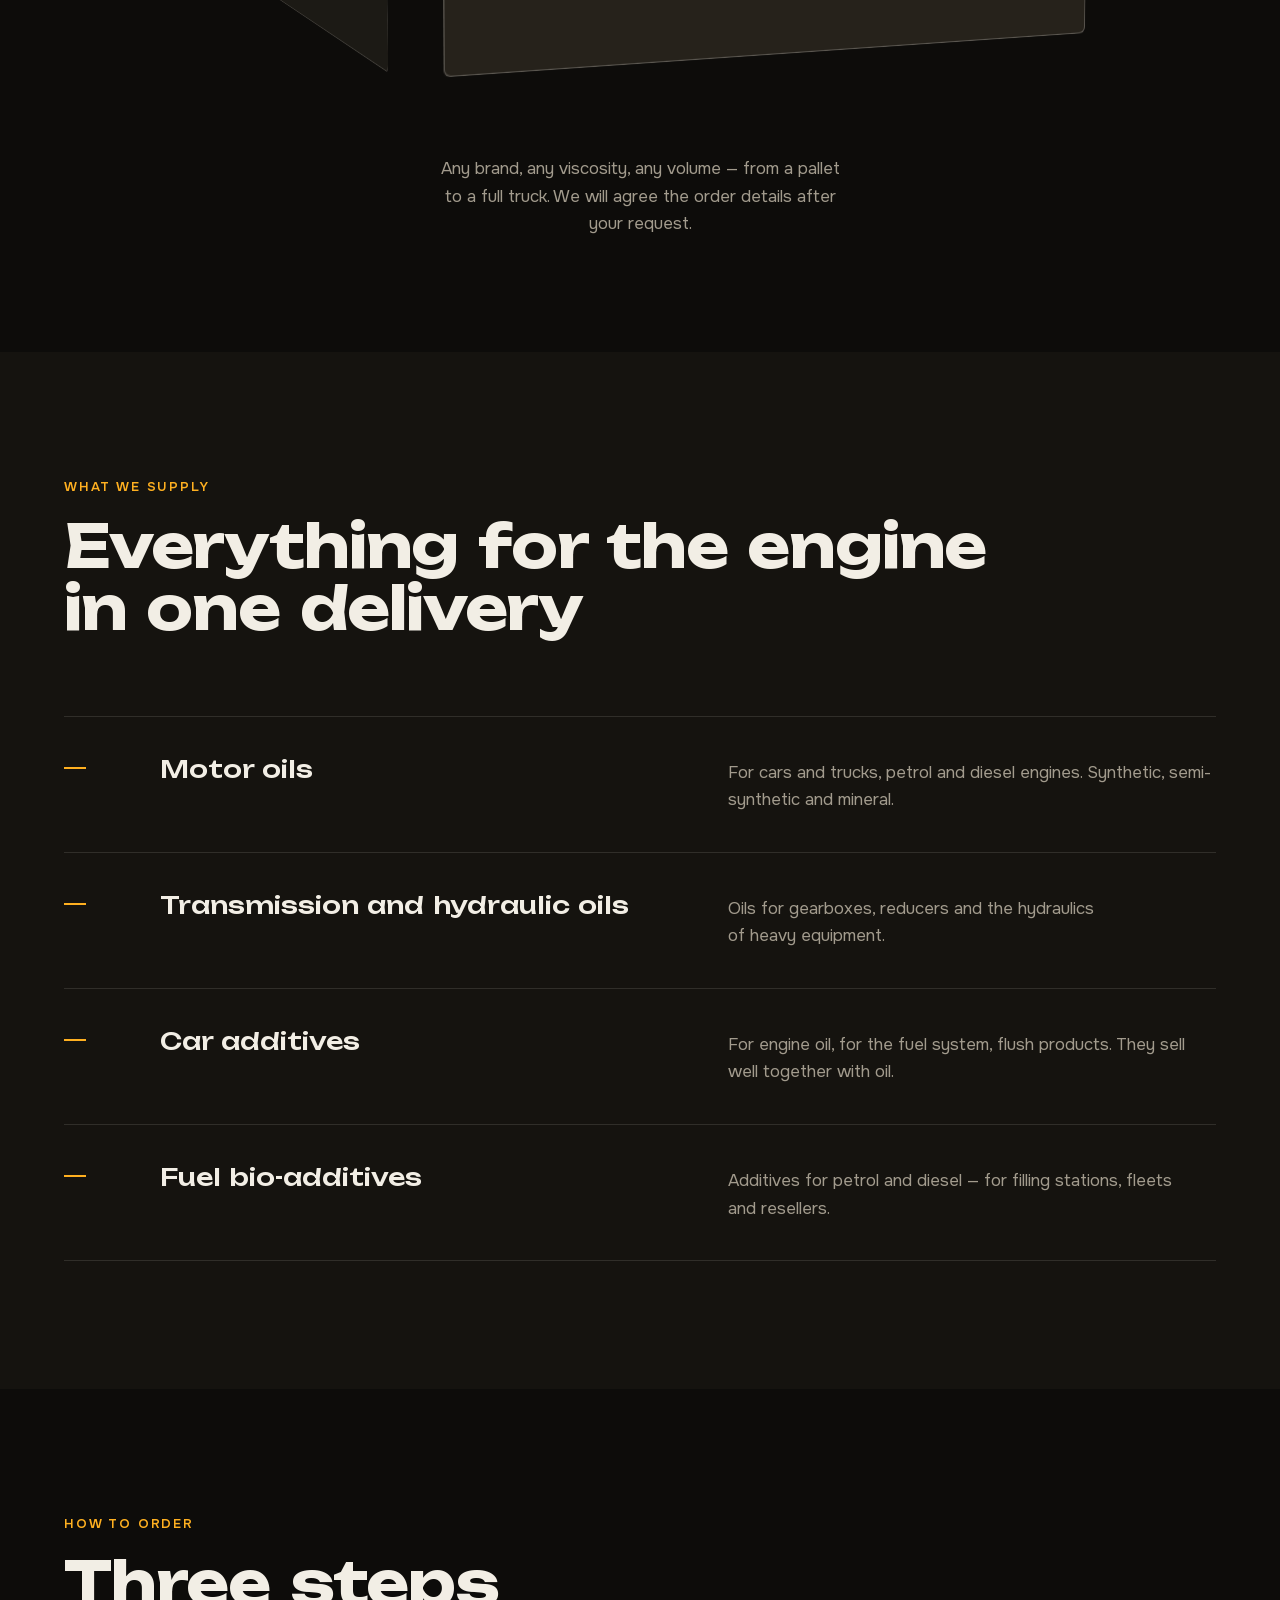
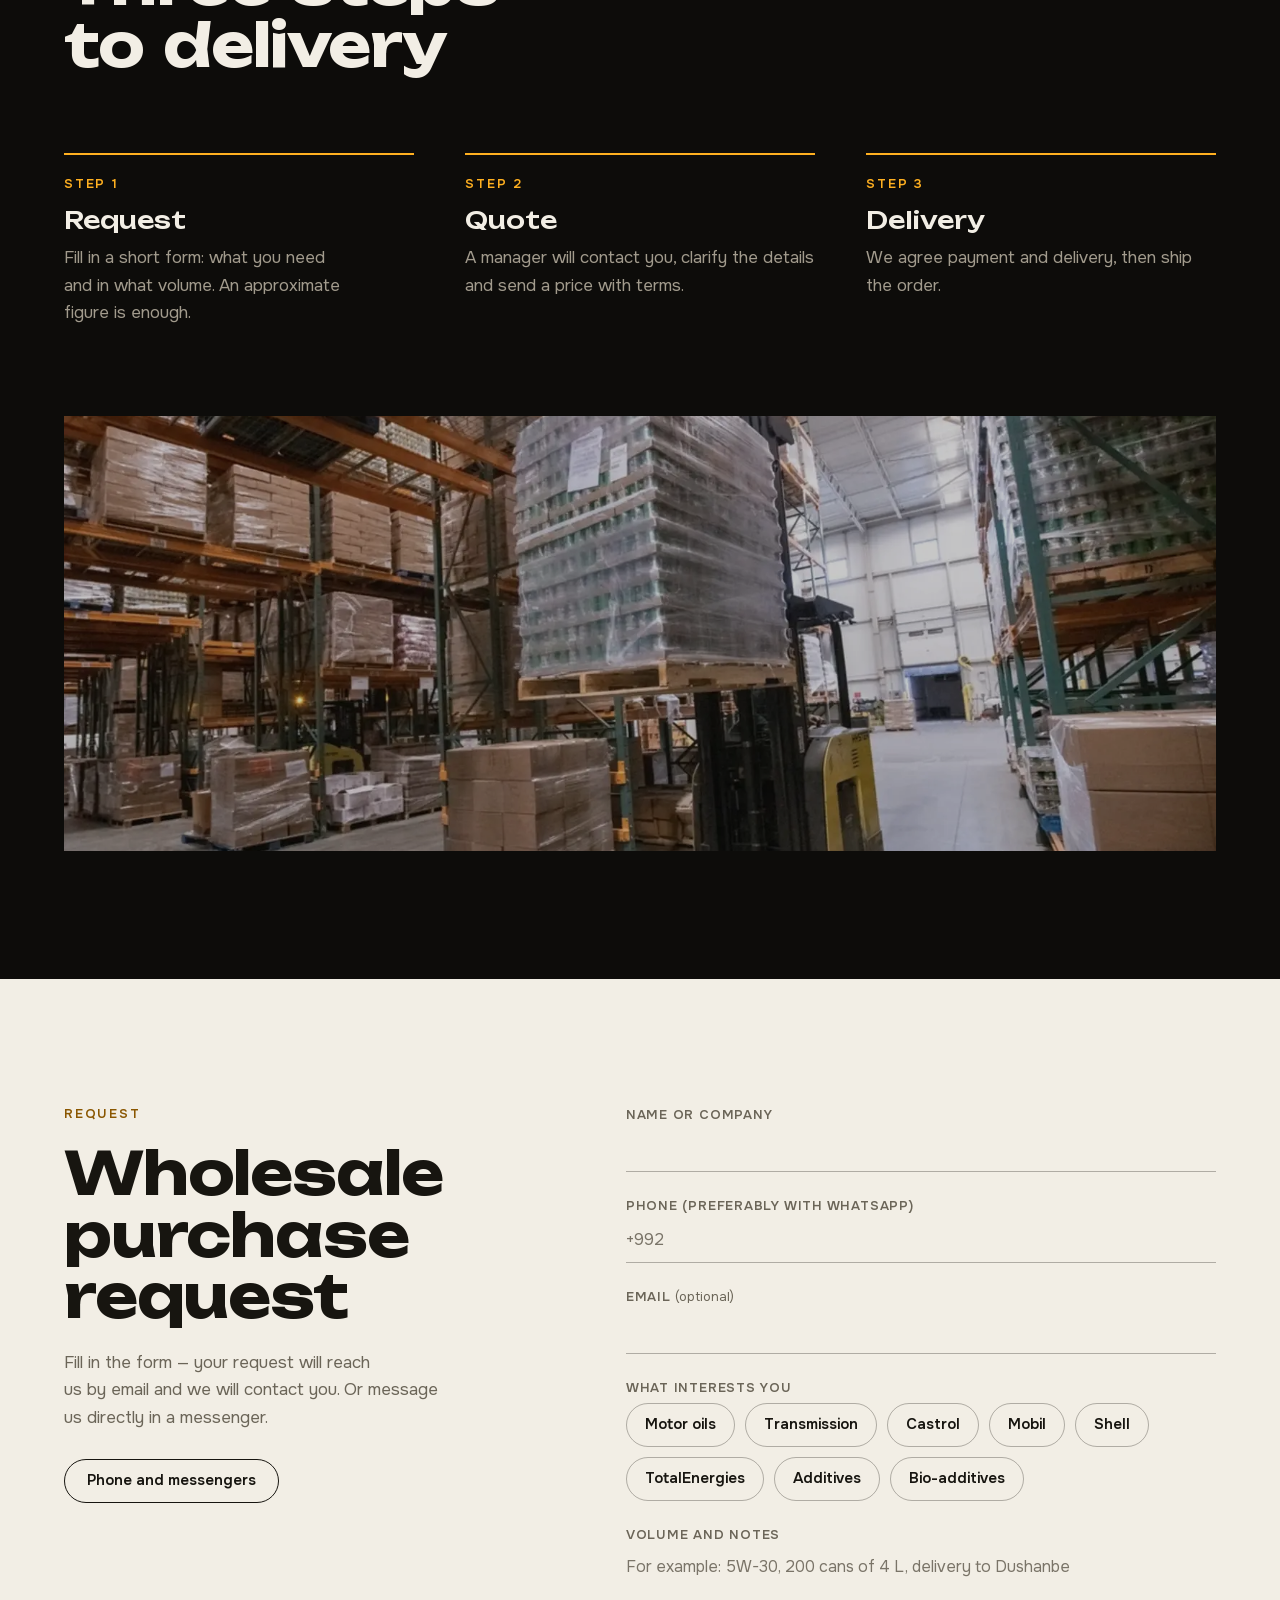
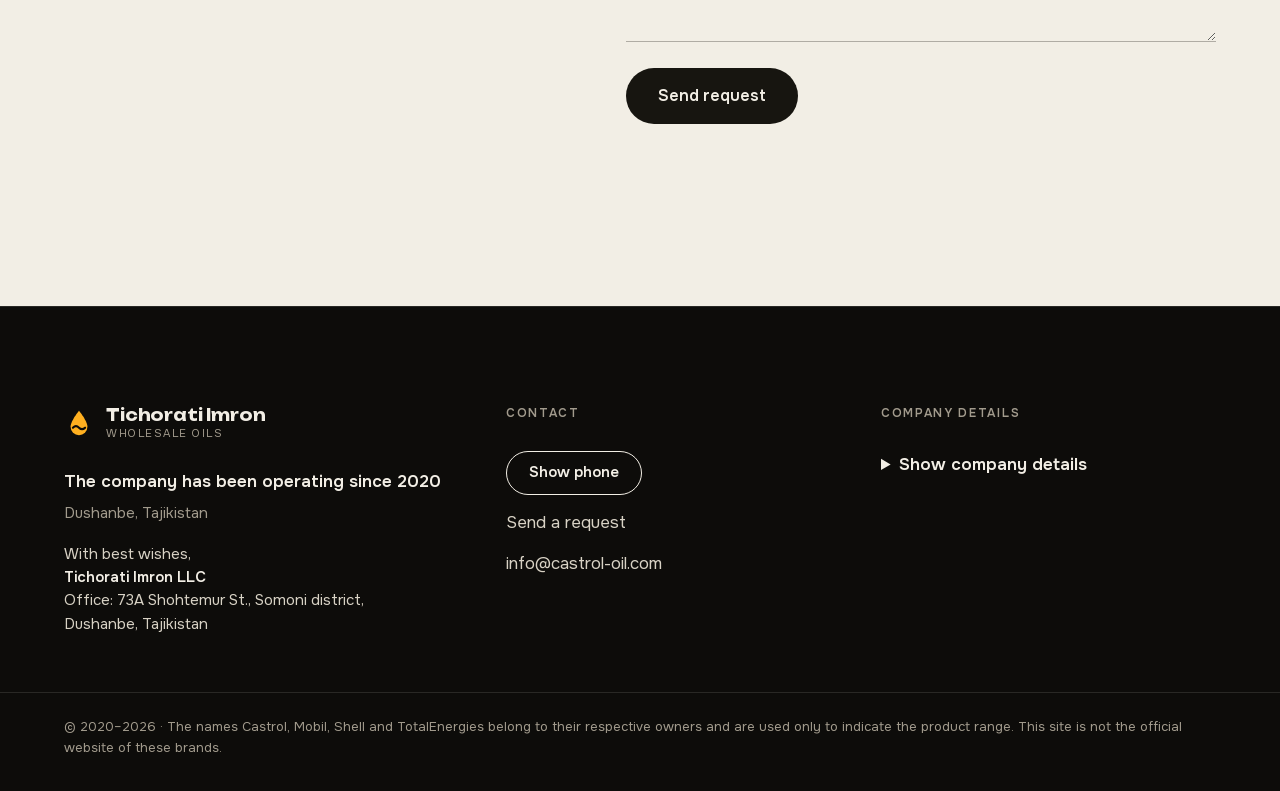
==== commit bc8f5e9b: "Обновление демо" ====
--- a/en/index.html
+++ b/en/index.html
@@ -13,11 +13,11 @@
 <link rel="alternate" hreflang="en" href="https://castrol-oil.com/en/">
 <link rel="alternate" hreflang="pl" href="https://castrol-oil.com/pl/">
 <link rel="alternate" hreflang="x-default" href="https://castrol-oil.com/">
-<link rel="icon" href="data:image/svg+xml,%3Csvg xmlns='http://www.w3.org/2000/svg' viewBox='0 0 32 32'%3E%3Crect width='32' height='32' rx='8' fill='%230d0c0a'/%3E%3Cpath d='M16 5c4 6 7 9.5 7 13.5a7 7 0 0 1-14 0C9 14.500 12 11 16 5z' fill='%23ffb020'/%3E%3C/svg%3E">
+<link rel="icon" href="data:image/svg+xml,%3Csvg xmlns='http://www.w3.org/2000/svg' viewBox='0 0 32 32'%3E%3Cpath d='M16 3C16 3 7 14 7 20a9 9 0 0 0 18 0C25 14 16 3 16 3Z' fill='%23ffb020'/%3E%3Cpath d='M9.5 21c2.2-2.2 4.3-2.2 6.5 0s4.3 2.2 6.5 0' fill='none' stroke='%230d0c0a' stroke-width='2.2' stroke-linecap='round'/%3E%3C/svg%3E">
 <link rel="preload" href="../fonts/unb-700-lat.woff2" as="font" type="font/woff2" crossorigin>
 <link rel="preload" href="../img/hero.webp" as="image" media="(min-width: 700px)">
 <script>document.documentElement.className='js'</script>
-<link rel="stylesheet" href="../style.css">
+<link rel="stylesheet" href="../style.css?v=3">
 </head>
 <body>
 
@@ -25,7 +25,7 @@
 
 <header class="nav" id="top">
   <a class="logo" href="#top" aria-label="Home">
-    <i class="logo-drop" aria-hidden="true"></i>
+    <svg class="logo-mark" viewBox="0 0 32 32" aria-hidden="true"><path d="M16 3C16 3 7 14 7 20a9 9 0 0 0 18 0C25 14 16 3 16 3Z" fill="#ffb020"/><path d="M9.5 21c2.2-2.2 4.3-2.2 6.5 0s4.3 2.2 6.5 0" fill="none" stroke="#0d0c0a" stroke-width="2.2" stroke-linecap="round"/></svg>
     <span class="logo-t">Tichorati Imron<small>Wholesale oils</small></span>
   </a>
   <nav class="nav-links" aria-label="Sections">
@@ -181,9 +181,10 @@
 <footer class="foot">
   <div class="wrap foot-grid">
     <div>
-      <a class="logo" href="#top"><i class="logo-drop" aria-hidden="true"></i><span class="logo-t">Tichorati Imron<small>Wholesale oils</small></span></a>
+      <a class="logo" href="#top"><svg class="logo-mark" viewBox="0 0 32 32" aria-hidden="true"><path d="M16 3C16 3 7 14 7 20a9 9 0 0 0 18 0C25 14 16 3 16 3Z" fill="#ffb020"/><path d="M9.5 21c2.2-2.2 4.3-2.2 6.5 0s4.3 2.2 6.5 0" fill="none" stroke="#0d0c0a" stroke-width="2.2" stroke-linecap="round"/></svg><span class="logo-t">Tichorati Imron<small>Wholesale oils</small></span></a>
       <p class="since">The company has been operating since 2020</p>
       <p class="city">Dushanbe, Tajikistan</p>
+      <p class="signoff">With best wishes,<br><b>Tichorati Imron LLC</b><br>Office: 73A Shohtemur St., Somoni district, Dushanbe, Tajikistan</p>
     </div>
     <div class="foot-col">
       <p class="foot-h">Contact</p>
@@ -220,6 +221,6 @@
 </dialog>
 
 <script>window.I18N={"demo": "This is a demo version: on the live site the request goes to the company's email.", "name": "TICHORATI IMRON LLC", "invalid": "Please check your name and phone.", "sending": "Sending…", "ok": "Thank you! Your request has been sent, we will contact you.", "fail_pre": "Could not send by email.", "fail_link": "Send the same request via WhatsApp", "wa_title": "Wholesale purchase request", "wa_name": "Name", "wa_phone": "Phone", "wa_interest": "Interested in", "wa_comment": "Notes", "addr": "Republic of Tajikistan, 734000, Dushanbe, Somoni district, Shohtemur St., 73A, office 5", "mail": "info@castrol-oil.com"};</script>
-<script src="../app.js" defer></script>
+<script src="../app.js?v=3" defer></script>
 </body>
 </html>
--- a/style.css
+++ b/style.css
@@ -76,6 +76,7 @@
 .nav{position:fixed;inset:0 0 auto 0;z-index:50;display:flex;align-items:center;justify-content:space-between;gap:20px;padding:14px max(var(--gut),calc((100% - 1440px)/2 + var(--gut)));background:#0d0c0a;border-bottom:1px solid var(--line)}
 .logo{display:inline-flex;align-items:center;gap:12px;text-decoration:none}
 .logo-drop{width:17px;height:17px;margin:5px 3px;background:var(--amber);border-radius:0 50% 50% 50%;transform:rotate(45deg)}
+.logo-mark{width:30px;height:30px;flex:none}
 .logo-t{display:flex;flex-direction:column;font:700 16px/1 var(--display);letter-spacing:-.01em}
 .logo-t small{font:400 11px/1 var(--text);letter-spacing:.14em;text-transform:uppercase;color:var(--mute);margin-top:5px}
 .nav-links{display:flex;gap:32px}
@@ -181,6 +182,8 @@
 .foot-grid{display:grid;grid-template-columns:1.2fr 1fr 1fr;gap:40px}
 .since{margin-top:22px;color:var(--ink);font-weight:600}
 .city{margin-top:6px;color:var(--mute);font-size:15px}
+.signoff{margin-top:18px;color:#d8d2c5;font-size:15px;line-height:1.55}
+.signoff b{font-weight:600;color:var(--ink)}
 .foot-h{font:600 12px/1 var(--text);letter-spacing:.14em;text-transform:uppercase;color:var(--mute);margin-bottom:18px}
 .foot-col{display:flex;flex-direction:column;align-items:flex-start;gap:14px}
 .foot-col a{color:#d8d2c5;text-decoration:none}
@@ -227,6 +230,7 @@
   body{font-size:16px}
   .nav{padding:10px 16px;gap:10px}
   .logo{gap:9px}
+  .logo-mark{width:26px;height:26px}
   .logo-t{font-size:13px}
   .logo-t small{font-size:10px}
   .nav .btn,.nav .btn-ghost{padding:0 14px;font-size:14px}
